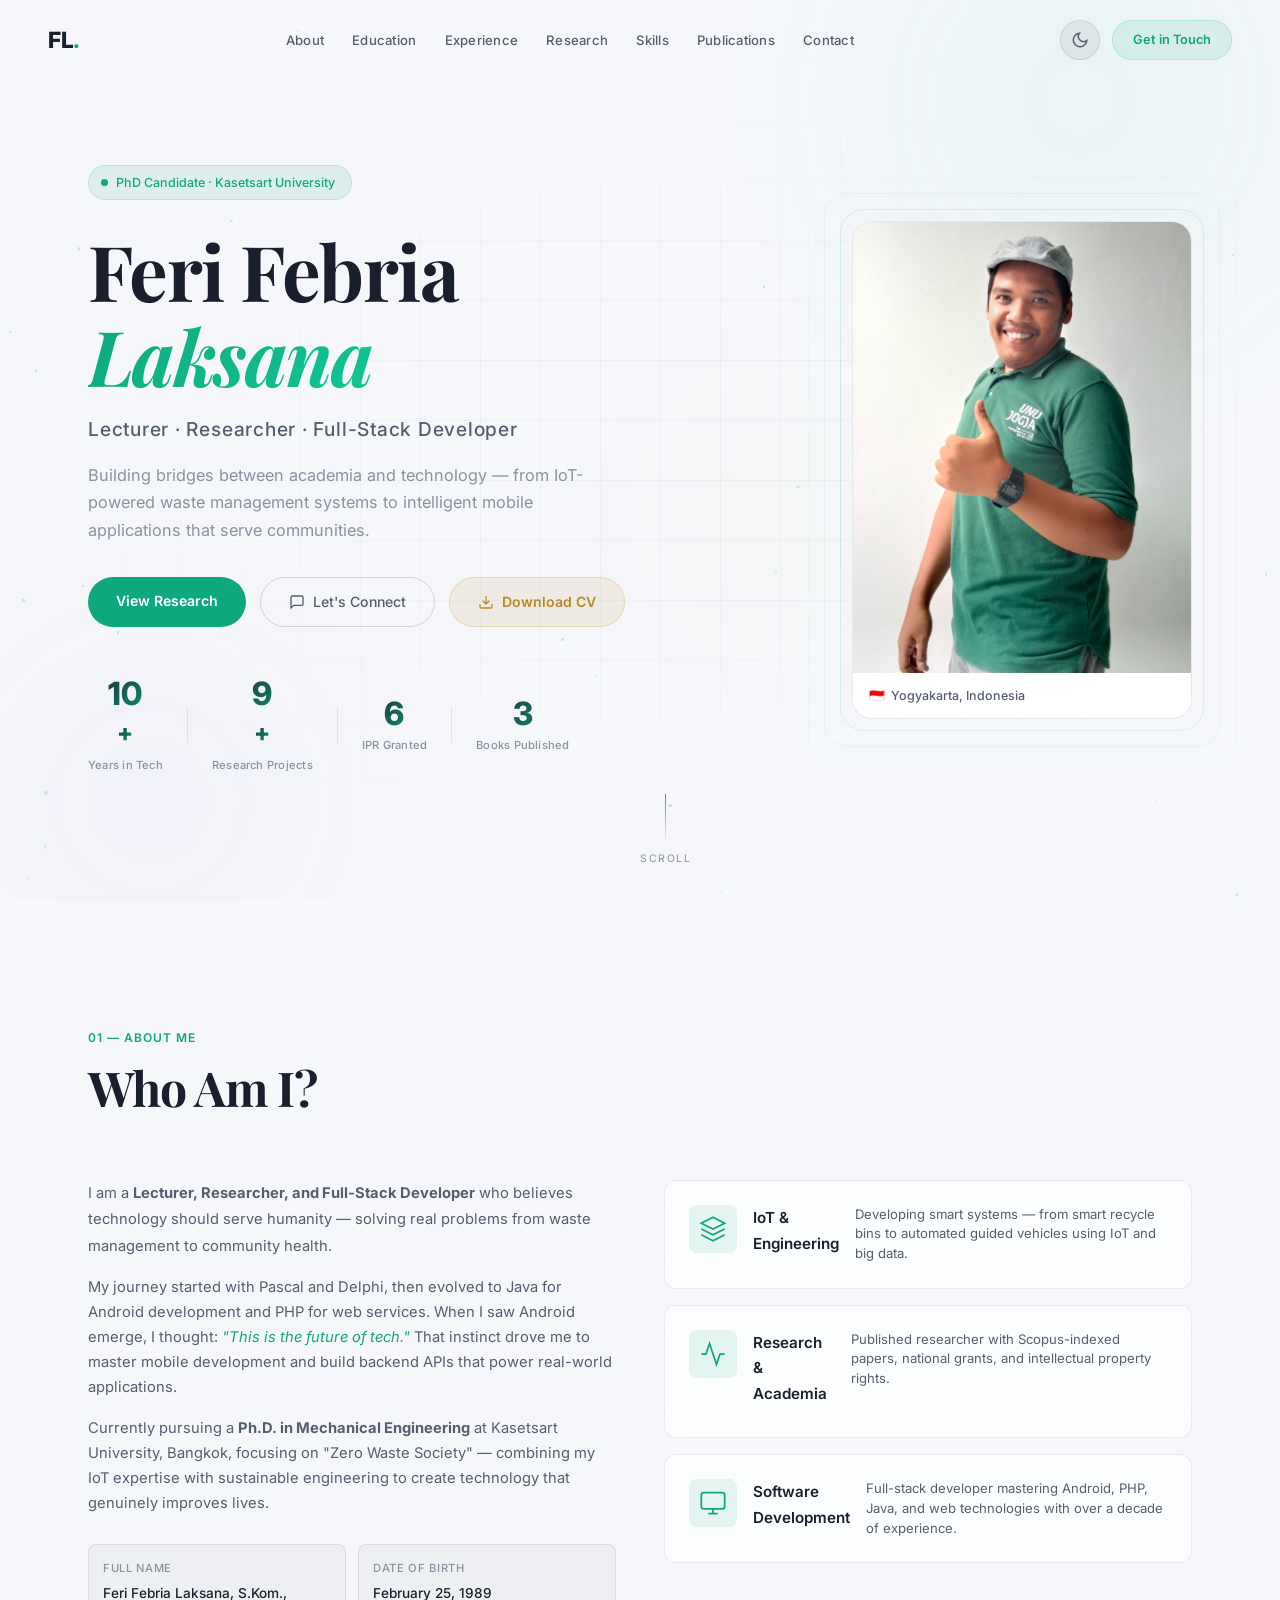
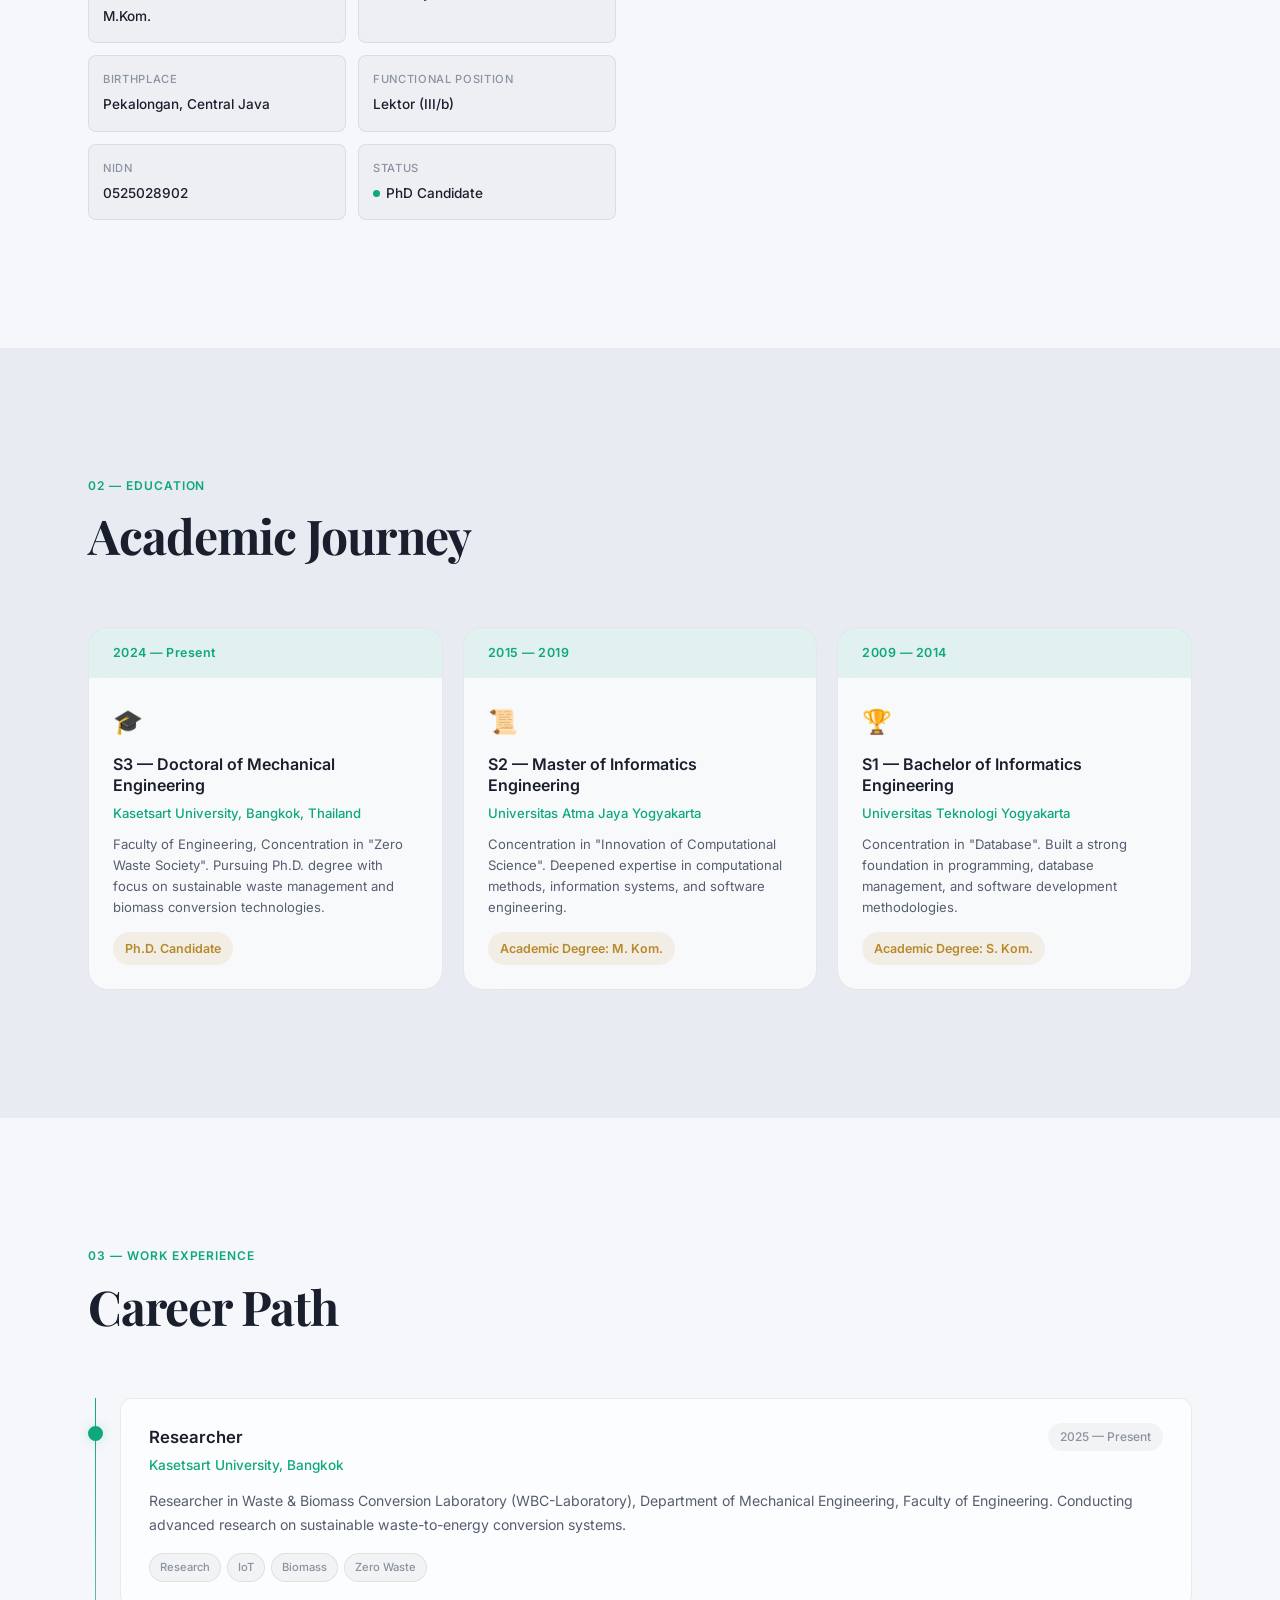
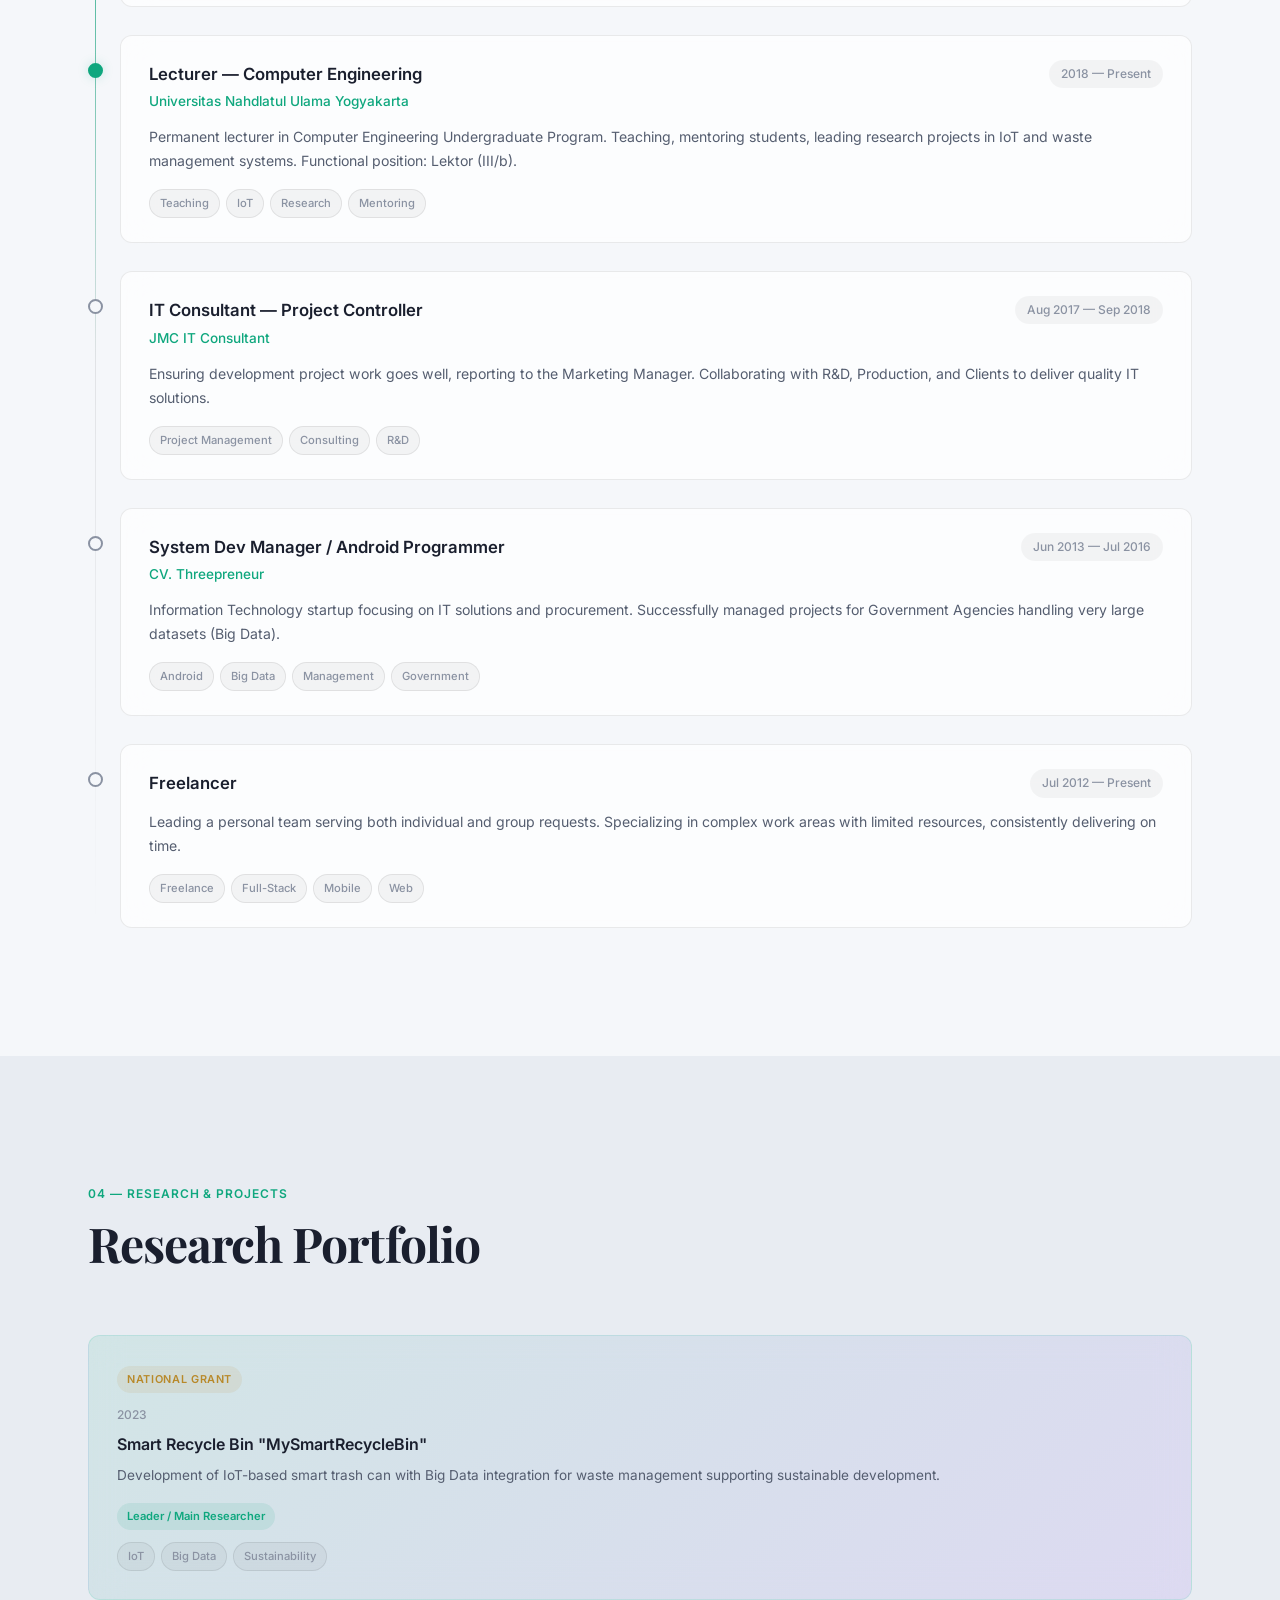
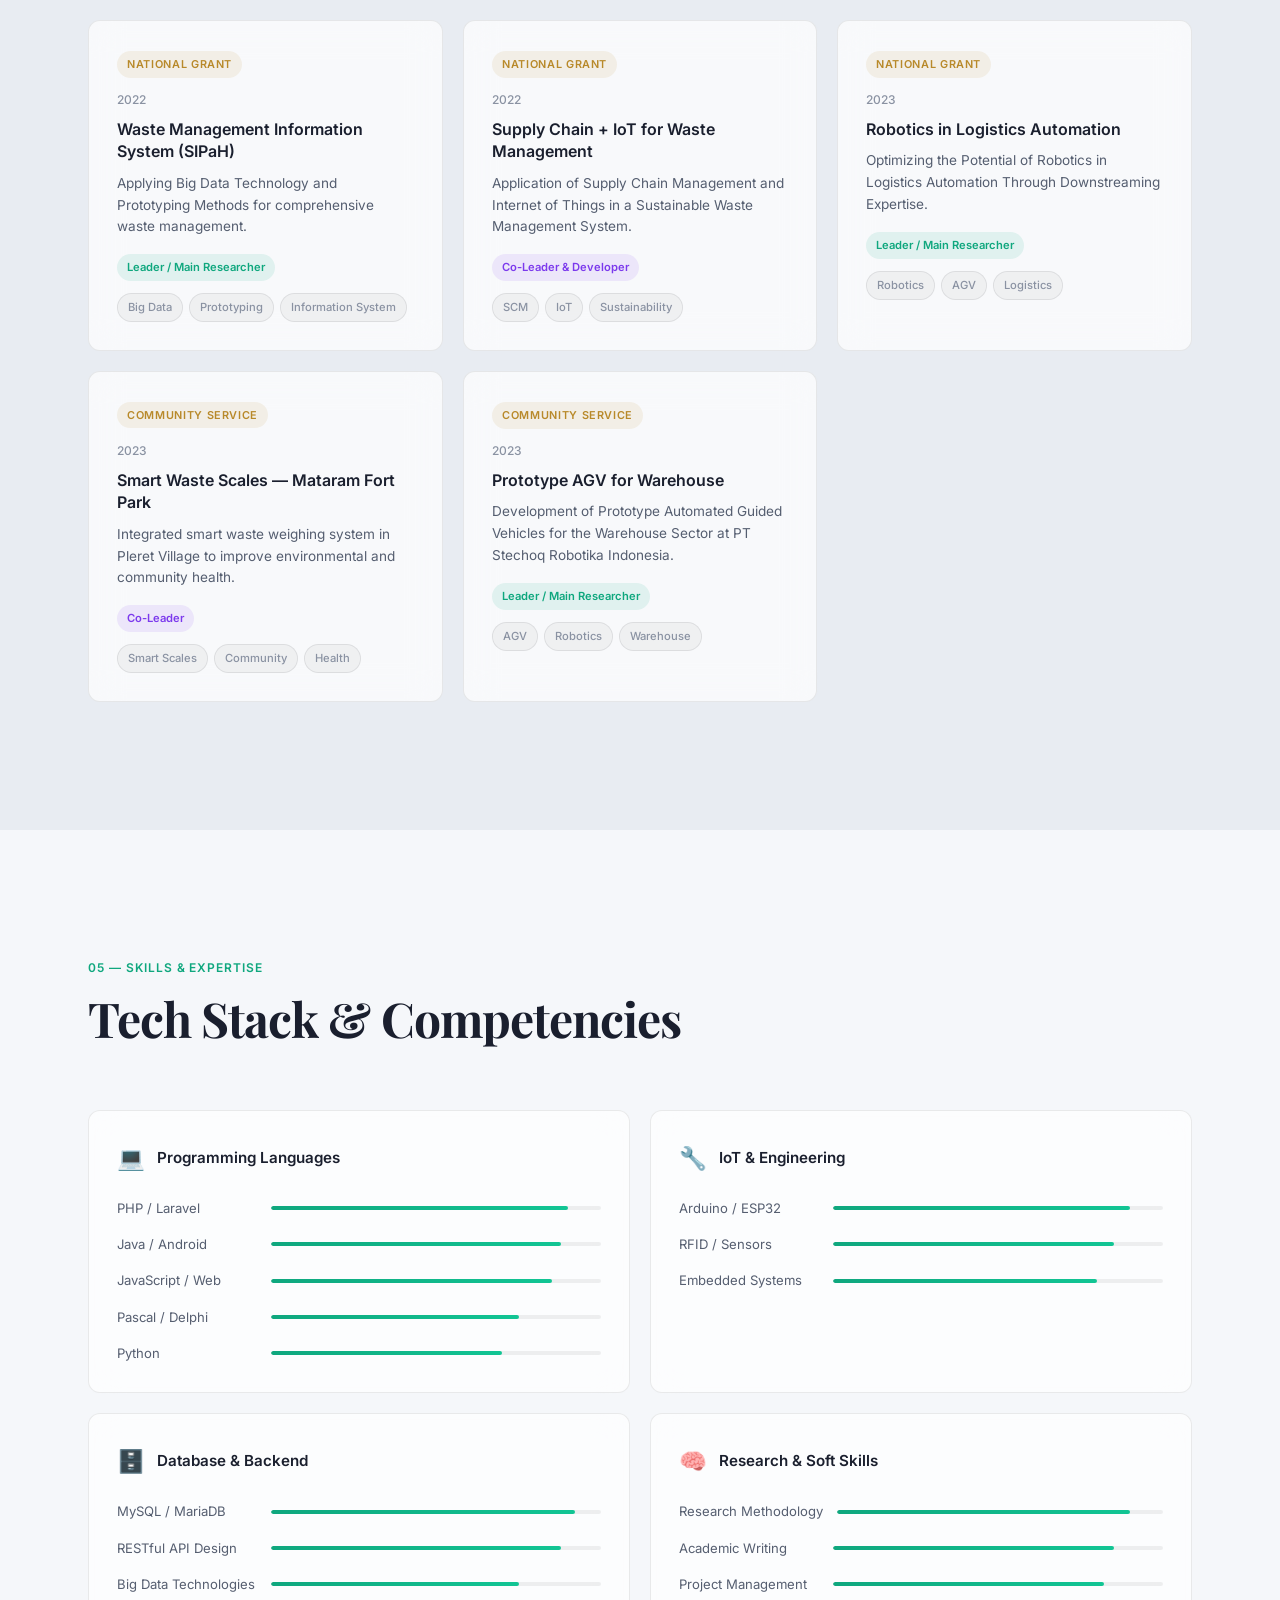
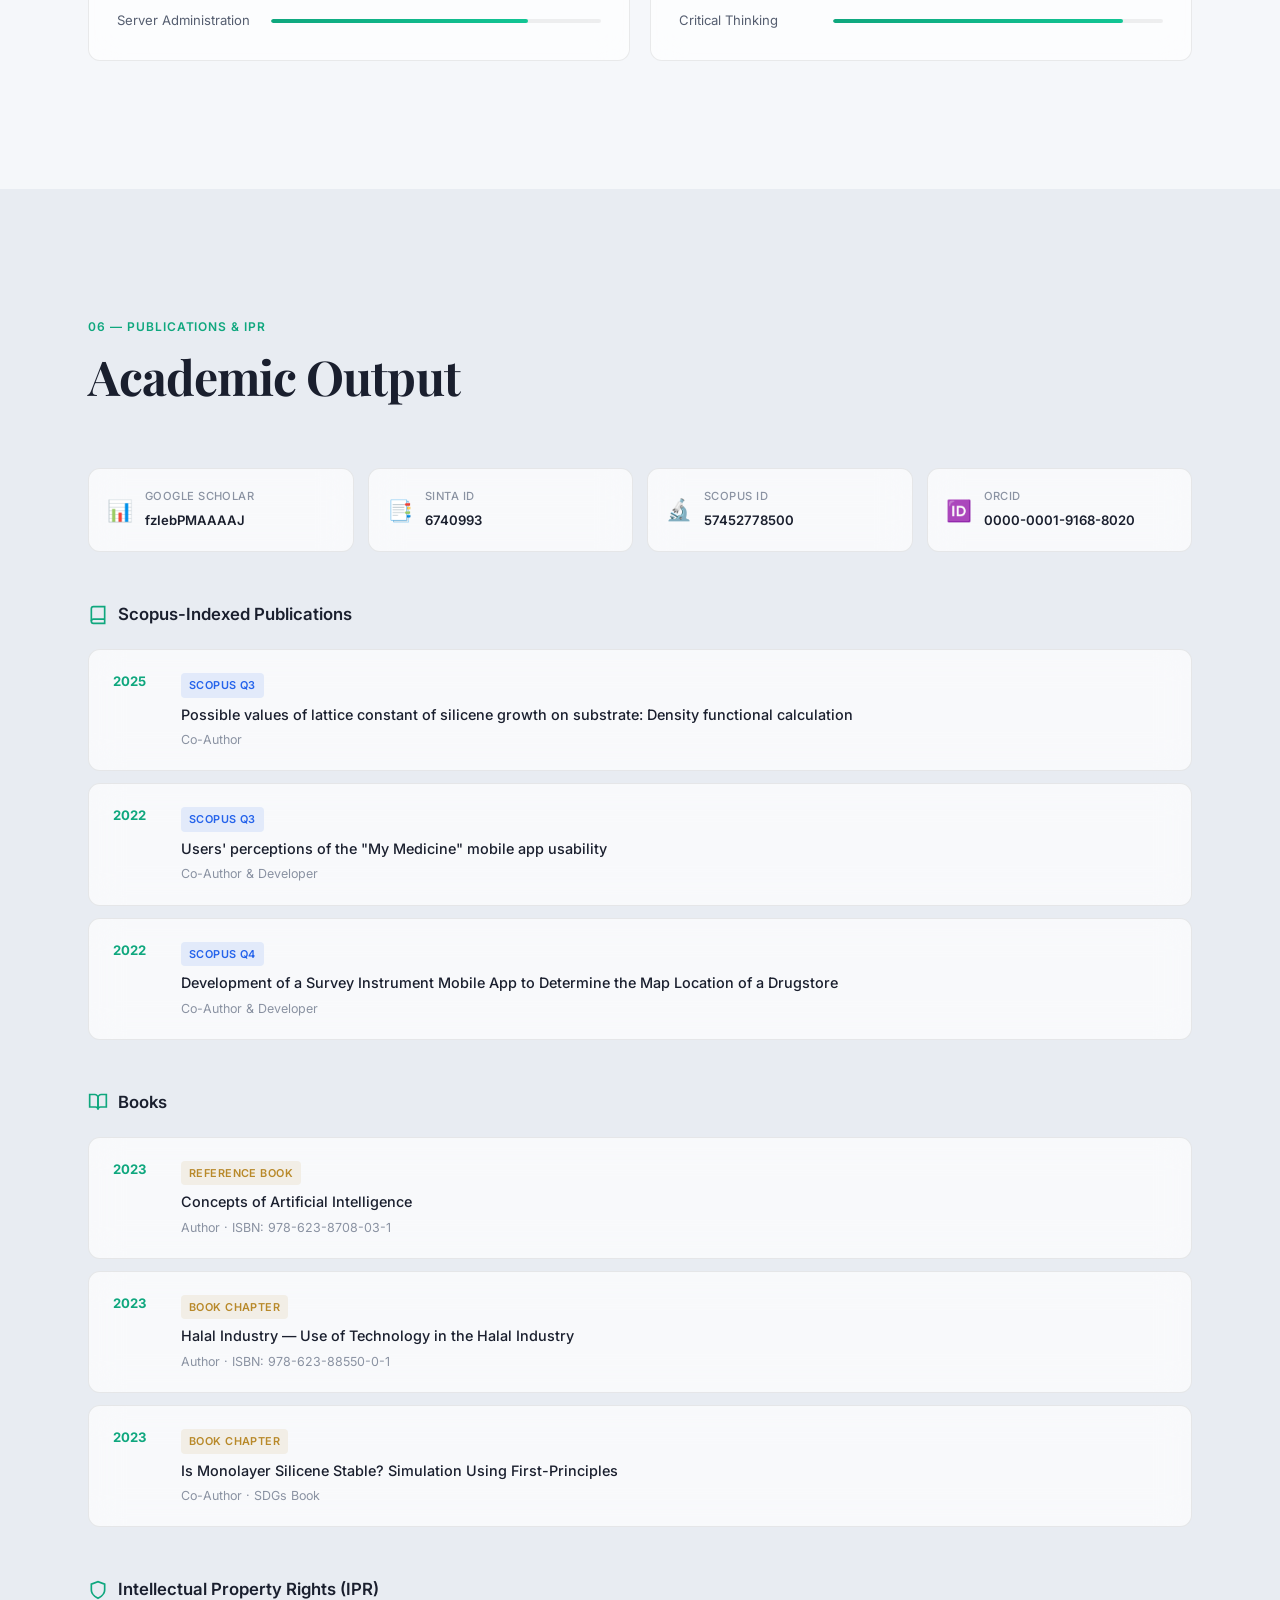
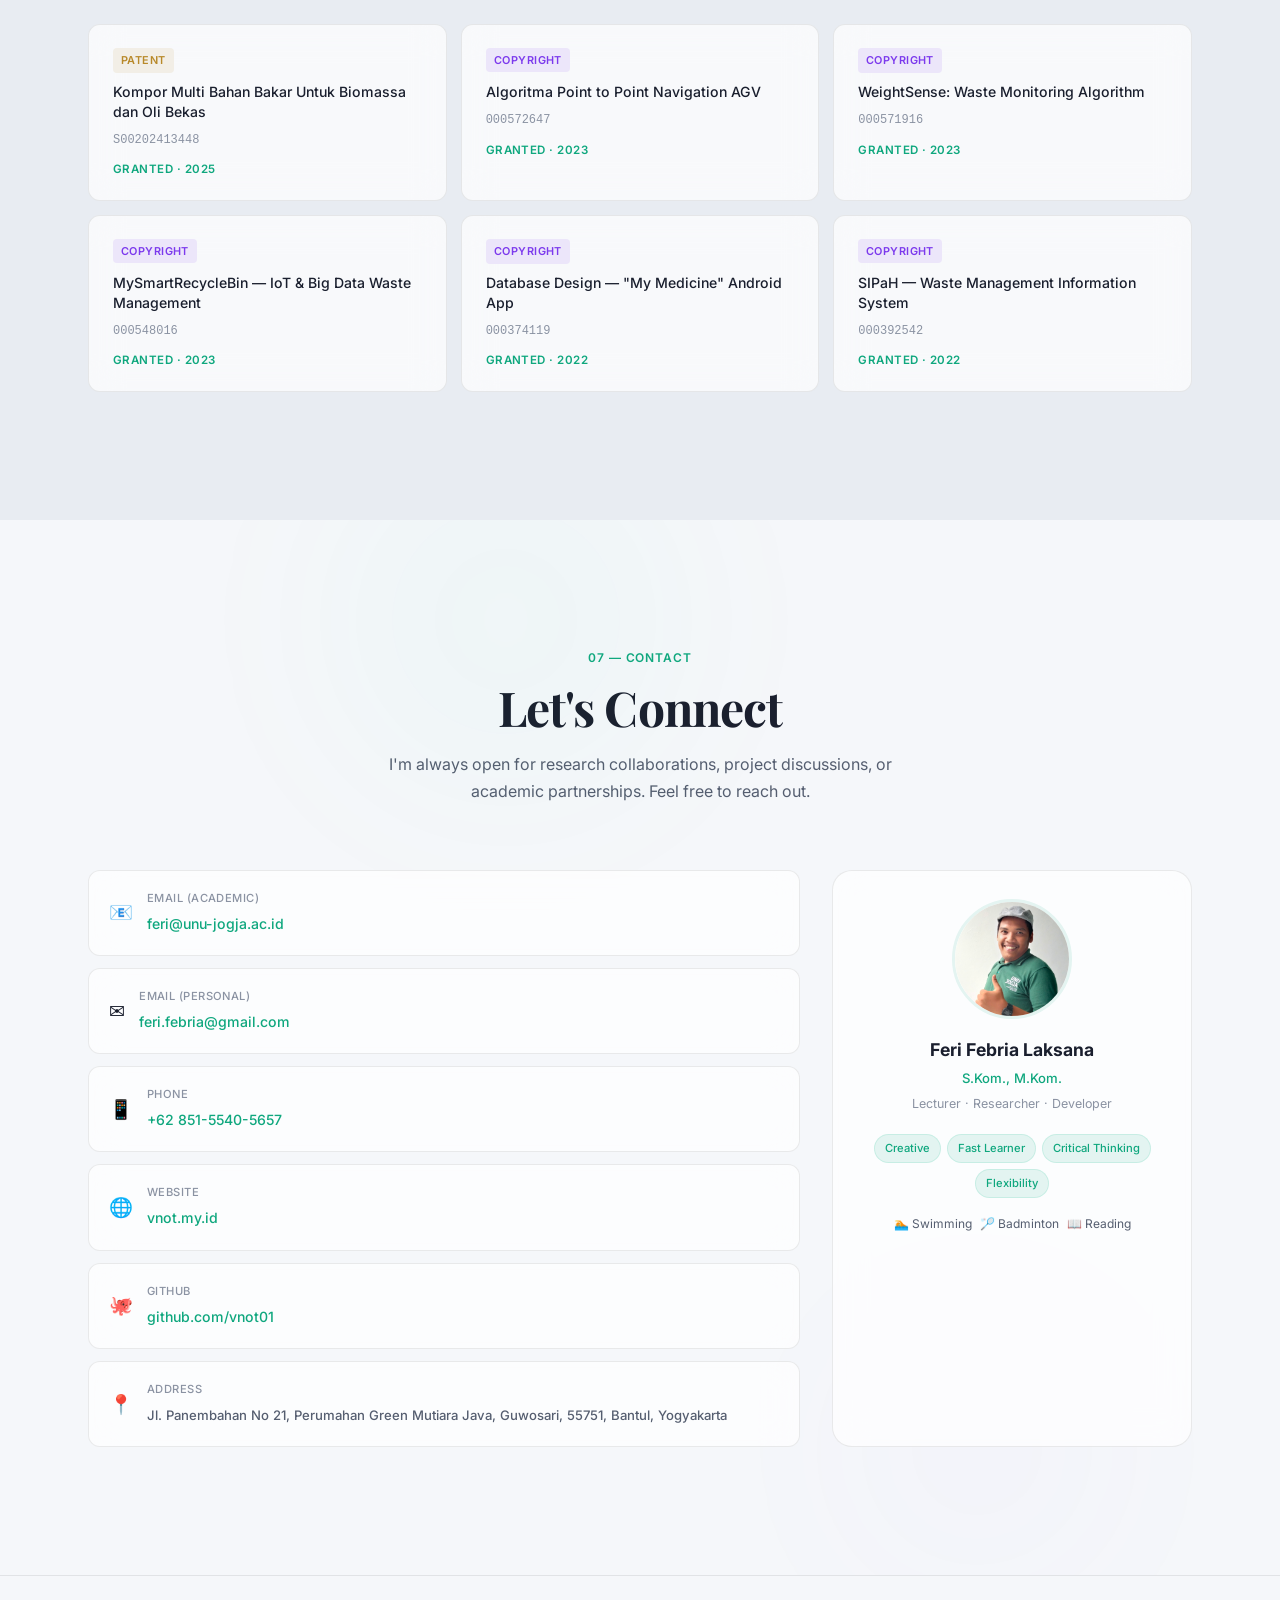
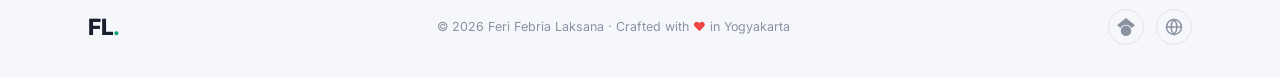
==== v3/index.html @ e89d64b9 "feat: v3 profile website with auto dark/light theme" ====
<!DOCTYPE html>
<html lang="en" data-theme="dark">

<head>
  <meta charset="UTF-8" />
  <meta name="viewport" content="width=device-width, initial-scale=1.0" />
  <title>Feri Febria Laksana — Lecturer · Researcher · Developer</title>
  <meta name="description"
    content="Personal profile of Feri Febria Laksana, S.Kom., M.Kom. — Lecturer, Researcher in IoT & Waste Management, and Full-Stack Developer." />
  <meta name="color-scheme" content="dark light" />
  <link rel="preconnect" href="https://fonts.googleapis.com" />
  <link rel="preconnect" href="https://fonts.gstatic.com" crossorigin />
  <link
    href="https://fonts.googleapis.com/css2?family=Inter:wght@300;400;500;600;700;800&family=Playfair+Display:ital,wght@0,400;0,700;1,400&display=swap"
    rel="stylesheet" />
  <link rel="stylesheet" href="style.css" />
  <!-- Prevent FOUC: apply saved theme before render -->
  <script>
    (function () {
      const saved = localStorage.getItem('theme');
      const prefersDark = window.matchMedia('(prefers-color-scheme: dark)').matches;
      const theme = saved || (prefersDark ? 'dark' : 'light');
      document.documentElement.setAttribute('data-theme', theme);
    })();
  </script>
</head>

<body>

  <!-- CURSOR GLOW -->
  <div class="cursor-glow" id="cursorGlow"></div>

  <!-- NAVIGATION -->
  <nav class="nav" id="nav">
    <div class="nav-inner">
      <a href="#hero" class="nav-logo">FL<span class="dot">.</span></a>
      <ul class="nav-links">
        <li><a href="#about" class="nav-link">About</a></li>
        <li><a href="#education" class="nav-link">Education</a></li>
        <li><a href="#experience" class="nav-link">Experience</a></li>
        <li><a href="#research" class="nav-link">Research</a></li>
        <li><a href="#skills" class="nav-link">Skills</a></li>
        <li><a href="#publications" class="nav-link">Publications</a></li>
        <li><a href="#contact" class="nav-link">Contact</a></li>
      </ul>
      <div class="nav-actions">
        <!-- THEME TOGGLE -->
        <button class="theme-toggle" id="themeToggle" aria-label="Toggle theme">
          <svg class="theme-icon sun" width="18" height="18" viewBox="0 0 24 24" fill="none" stroke="currentColor"
            stroke-width="2">
            <circle cx="12" cy="12" r="5" />
            <line x1="12" y1="1" x2="12" y2="3" />
            <line x1="12" y1="21" x2="12" y2="23" />
            <line x1="4.22" y1="4.22" x2="5.64" y2="5.64" />
            <line x1="18.36" y1="18.36" x2="19.78" y2="19.78" />
            <line x1="1" y1="12" x2="3" y2="12" />
            <line x1="21" y1="12" x2="23" y2="12" />
            <line x1="4.22" y1="19.78" x2="5.64" y2="18.36" />
            <line x1="18.36" y1="5.64" x2="19.78" y2="4.22" />
          </svg>
          <svg class="theme-icon moon" width="18" height="18" viewBox="0 0 24 24" fill="none" stroke="currentColor"
            stroke-width="2">
            <path d="M21 12.79A9 9 0 1 1 11.21 3 7 7 0 0 0 21 12.79z" />
          </svg>
        </button>
        <a href="#contact" class="nav-cta">Get in Touch</a>
      </div>
      <button class="hamburger" id="hamburger" aria-label="Menu">
        <span></span><span></span><span></span>
      </button>
    </div>
    <div class="mobile-menu" id="mobileMenu">
      <a href="#about" class="mobile-link">About</a>
      <a href="#education" class="mobile-link">Education</a>
      <a href="#experience" class="mobile-link">Experience</a>
      <a href="#research" class="mobile-link">Research</a>
      <a href="#skills" class="mobile-link">Skills</a>
      <a href="#publications" class="mobile-link">Publications</a>
      <a href="#contact" class="mobile-link">Contact</a>
    </div>
  </nav>

  <!-- HERO SECTION -->
  <section class="hero" id="hero">
    <div class="hero-bg">
      <div class="orb orb-1"></div>
      <div class="orb orb-2"></div>
      <div class="orb orb-3"></div>
      <div class="grid-overlay"></div>
      <div class="particle-field" id="particleField"></div>
    </div>
    <div class="hero-content">
      <div class="hero-badge">
        <span class="badge-dot"></span>
        PhD Candidate · Kasetsart University
      </div>
      <h1 class="hero-name">Feri Febria<br /><em>Laksana</em></h1>
      <p class="hero-title">Lecturer · Researcher · Full-Stack Developer</p>
      <p class="hero-subtitle">Building bridges between academia and technology — from IoT-powered waste management
        systems to intelligent mobile applications that serve communities.</p>
      <div class="hero-actions">
        <a href="#research" class="btn-primary">View Research</a>
        <a href="#contact" class="btn-ghost">
          <svg width="16" height="16" viewBox="0 0 24 24" fill="none" stroke="currentColor" stroke-width="2">
            <path d="M21 15a2 2 0 0 1-2 2H7l-4 4V5a2 2 0 0 1 2-2h14a2 2 0 0 1 2 2z" />
          </svg>
          Let's Connect
        </a>
        <a href="https://cloud.unu-jogja.ac.id/index.php/s/wAXSjYiNXZk7SB3" class="btn-cv" download>
          <svg width="16" height="16" viewBox="0 0 24 24" fill="none" stroke="currentColor" stroke-width="2">
            <path d="M21 15v4a2 2 0 0 1-2 2H5a2 2 0 0 1-2-2v-4" />
            <polyline points="7 10 12 15 17 10" />
            <line x1="12" y1="15" x2="12" y2="3" />
          </svg>
          Download CV
        </a>
      </div>
      <div class="hero-stats">
        <div class="stat">
          <span class="stat-num" data-count="10">0</span><span class="stat-plus">+</span>
          <span class="stat-label">Years in Tech</span>
        </div>
        <div class="stat-divider"></div>
        <div class="stat">
          <span class="stat-num" data-count="9">0</span><span class="stat-plus">+</span>
          <span class="stat-label">Research Projects</span>
        </div>
        <div class="stat-divider"></div>
        <div class="stat">
          <span class="stat-num" data-count="6">0</span>
          <span class="stat-label">IPR Granted</span>
        </div>
        <div class="stat-divider"></div>
        <div class="stat">
          <span class="stat-num" data-count="3">0</span>
          <span class="stat-label">Books Published</span>
        </div>
      </div>
    </div>
    <div class="hero-avatar-wrap">
      <div class="avatar-ring ring-3"></div>
      <div class="avatar-ring ring-2"></div>
      <div class="avatar-ring ring-1"></div>
      <div class="avatar-card">
        <div class="avatar-img-wrap">
          <img src="../me-full.jpg" alt="Feri Febria Laksana" class="avatar-img" />
        </div>
        <div class="avatar-badge">
          <span>🇮🇩</span> Yogyakarta, Indonesia
        </div>
      </div>
    </div>
    <div class="scroll-indicator">
      <div class="scroll-line"></div>
      <span>scroll</span>
    </div>
  </section>

  <!-- ABOUT -->
  <section class="section" id="about">
    <div class="container">
      <div class="section-header">
        <span class="section-tag">01 — About Me</span>
        <h2 class="section-title">Who Am I?</h2>
      </div>
      <div class="about-grid">
        <div class="about-text">
          <p class="about-lead">I am a <strong>Lecturer, Researcher, and Full-Stack Developer</strong> who believes
            technology should serve humanity — solving real problems from waste management to community health.</p>
          <p>My journey started with Pascal and Delphi, then evolved to Java for Android development and PHP for web
            services. When I saw Android emerge, I thought: <em>"This is the future of tech."</em> That instinct drove
            me to master mobile development and build backend APIs that power real-world applications.</p>
          <p>Currently pursuing a <strong>Ph.D. in Mechanical Engineering</strong> at Kasetsart University, Bangkok,
            focusing on "Zero Waste Society" — combining my IoT expertise with sustainable engineering to create
            technology that genuinely improves lives.</p>
          <div class="about-info-grid">
            <div class="info-item">
              <span class="info-label">Full Name</span>
              <span class="info-value">Feri Febria Laksana, S.Kom., M.Kom.</span>
            </div>
            <div class="info-item">
              <span class="info-label">Date of Birth</span>
              <span class="info-value">February 25, 1989</span>
            </div>
            <div class="info-item">
              <span class="info-label">Birthplace</span>
              <span class="info-value">Pekalongan, Central Java</span>
            </div>
            <div class="info-item">
              <span class="info-label">Functional Position</span>
              <span class="info-value">Lektor (III/b)</span>
            </div>
            <div class="info-item">
              <span class="info-label">NIDN</span>
              <span class="info-value">0525028902</span>
            </div>
            <div class="info-item">
              <span class="info-label">Status</span>
              <span class="info-value"><span class="status-dot"></span> PhD Candidate</span>
            </div>
          </div>
        </div>
        <div class="about-card-wrap">
          <div class="about-card glass">
            <div class="about-card-inner">
              <div class="card-icon-wrap">
                <svg width="28" height="28" viewBox="0 0 24 24" fill="none" stroke="currentColor" stroke-width="1.5">
                  <path d="M12 2L2 7l10 5 10-5-10-5z" />
                  <path d="M2 17l10 5 10-5" />
                  <path d="M2 12l10 5 10-5" />
                </svg>
              </div>
              <h3>IoT & Engineering</h3>
              <p>Developing smart systems — from smart recycle bins to automated guided vehicles using IoT and big data.
              </p>
            </div>
          </div>
          <div class="about-card glass">
            <div class="about-card-inner">
              <div class="card-icon-wrap">
                <svg width="28" height="28" viewBox="0 0 24 24" fill="none" stroke="currentColor" stroke-width="1.5">
                  <path d="M22 12h-4l-3 9L9 3l-3 9H2" />
                </svg>
              </div>
              <h3>Research & Academia</h3>
              <p>Published researcher with Scopus-indexed papers, national grants, and intellectual property rights.</p>
            </div>
          </div>
          <div class="about-card glass">
            <div class="about-card-inner">
              <div class="card-icon-wrap">
                <svg width="28" height="28" viewBox="0 0 24 24" fill="none" stroke="currentColor" stroke-width="1.5">
                  <rect x="2" y="3" width="20" height="14" rx="2" />
                  <path d="M8 21h8M12 17v4" />
                </svg>
              </div>
              <h3>Software Development</h3>
              <p>Full-stack developer mastering Android, PHP, Java, and web technologies with over a decade of
                experience.</p>
            </div>
          </div>
        </div>
      </div>
    </div>
  </section>

  <!-- EDUCATION -->
  <section class="section section-alt" id="education">
    <div class="container">
      <div class="section-header">
        <span class="section-tag">02 — Education</span>
        <h2 class="section-title">Academic Journey</h2>
      </div>
      <div class="edu-grid">
        <div class="edu-card glass" data-aos>
          <div class="edu-year">2024 — Present</div>
          <div class="edu-body">
            <div class="edu-icon">🎓</div>
            <h3>S3 — Doctoral of Mechanical Engineering</h3>
            <p class="edu-school">Kasetsart University, Bangkok, Thailand</p>
            <p class="edu-desc">Faculty of Engineering, Concentration in "Zero Waste Society". Pursuing Ph.D. degree
              with focus on sustainable waste management and biomass conversion technologies.</p>
            <div class="edu-gpa">Ph.D. Candidate</div>
          </div>
        </div>
        <div class="edu-card glass" data-aos>
          <div class="edu-year">2015 — 2019</div>
          <div class="edu-body">
            <div class="edu-icon">📜</div>
            <h3>S2 — Master of Informatics Engineering</h3>
            <p class="edu-school">Universitas Atma Jaya Yogyakarta</p>
            <p class="edu-desc">Concentration in "Innovation of Computational Science". Deepened expertise in
              computational methods, information systems, and software engineering.</p>
            <div class="edu-gpa">Academic Degree: M. Kom.</div>
          </div>
        </div>
        <div class="edu-card glass" data-aos>
          <div class="edu-year">2009 — 2014</div>
          <div class="edu-body">
            <div class="edu-icon">🏆</div>
            <h3>S1 — Bachelor of Informatics Engineering</h3>
            <p class="edu-school">Universitas Teknologi Yogyakarta</p>
            <p class="edu-desc">Concentration in "Database". Built a strong foundation in programming, database
              management, and software development methodologies.</p>
            <div class="edu-gpa">Academic Degree: S. Kom.</div>
          </div>
        </div>
      </div>
    </div>
  </section>

  <!-- EXPERIENCE -->
  <section class="section" id="experience">
    <div class="container">
      <div class="section-header">
        <span class="section-tag">03 — Work Experience</span>
        <h2 class="section-title">Career Path</h2>
      </div>
      <div class="timeline">

        <div class="timeline-item" data-aos>
          <div class="timeline-dot active"></div>
          <div class="timeline-content glass">
            <div class="timeline-header">
              <div>
                <h3 class="job-title">Researcher</h3>
                <p class="job-company">Kasetsart University, Bangkok</p>
              </div>
              <span class="job-period">2025 — Present</span>
            </div>
            <p class="job-desc">Researcher in Waste & Biomass Conversion Laboratory (WBC-Laboratory), Department of
              Mechanical Engineering, Faculty of Engineering. Conducting advanced research on sustainable
              waste-to-energy conversion systems.</p>
            <div class="job-tags">
              <span class="tag">Research</span><span class="tag">IoT</span><span class="tag">Biomass</span><span
                class="tag">Zero Waste</span>
            </div>
          </div>
        </div>

        <div class="timeline-item" data-aos>
          <div class="timeline-dot active"></div>
          <div class="timeline-content glass">
            <div class="timeline-header">
              <div>
                <h3 class="job-title">Lecturer — Computer Engineering</h3>
                <p class="job-company">Universitas Nahdlatul Ulama Yogyakarta</p>
              </div>
              <span class="job-period">2018 — Present</span>
            </div>
            <p class="job-desc">Permanent lecturer in Computer Engineering Undergraduate Program. Teaching, mentoring
              students, leading research projects in IoT and waste management systems. Functional position: Lektor
              (III/b).</p>
            <div class="job-tags">
              <span class="tag">Teaching</span><span class="tag">IoT</span><span class="tag">Research</span><span
                class="tag">Mentoring</span>
            </div>
          </div>
        </div>

        <div class="timeline-item" data-aos>
          <div class="timeline-dot"></div>
          <div class="timeline-content glass">
            <div class="timeline-header">
              <div>
                <h3 class="job-title">IT Consultant — Project Controller</h3>
                <p class="job-company">JMC IT Consultant</p>
              </div>
              <span class="job-period">Aug 2017 — Sep 2018</span>
            </div>
            <p class="job-desc">Ensuring development project work goes well, reporting to the Marketing Manager.
              Collaborating with R&D, Production, and Clients to deliver quality IT solutions.</p>
            <div class="job-tags">
              <span class="tag">Project Management</span><span class="tag">Consulting</span><span class="tag">R&D</span>
            </div>
          </div>
        </div>

        <div class="timeline-item" data-aos>
          <div class="timeline-dot"></div>
          <div class="timeline-content glass">
            <div class="timeline-header">
              <div>
                <h3 class="job-title">System Dev Manager / Android Programmer</h3>
                <p class="job-company">CV. Threepreneur</p>
              </div>
              <span class="job-period">Jun 2013 — Jul 2016</span>
            </div>
            <p class="job-desc">Information Technology startup focusing on IT solutions and procurement. Successfully
              managed projects for Government Agencies handling very large datasets (Big Data).</p>
            <div class="job-tags">
              <span class="tag">Android</span><span class="tag">Big Data</span><span class="tag">Management</span><span
                class="tag">Government</span>
            </div>
          </div>
        </div>

        <div class="timeline-item" data-aos>
          <div class="timeline-dot"></div>
          <div class="timeline-content glass">
            <div class="timeline-header">
              <div>
                <h3 class="job-title">Freelancer</h3>
              </div>
              <span class="job-period">Jul 2012 — Present</span>
            </div>
            <p class="job-desc">Leading a personal team serving both individual and group requests. Specializing in
              complex work areas with limited resources, consistently delivering on time.</p>
            <div class="job-tags">
              <span class="tag">Freelance</span><span class="tag">Full-Stack</span><span class="tag">Mobile</span><span
                class="tag">Web</span>
            </div>
          </div>
        </div>

      </div>
    </div>
  </section>

  <!-- RESEARCH & PROJECTS -->
  <section class="section section-alt" id="research">
    <div class="container">
      <div class="section-header">
        <span class="section-tag">04 — Research & Projects</span>
        <h2 class="section-title">Research Portfolio</h2>
      </div>
      <div class="research-grid">

        <div class="research-card glass featured" data-aos>
          <div class="research-badge">National Grant</div>
          <div class="research-year">2023</div>
          <h3>Smart Recycle Bin "MySmartRecycleBin"</h3>
          <p>Development of IoT-based smart trash can with Big Data integration for waste management supporting
            sustainable development.</p>
          <div class="research-role">
            <span class="role-badge leader">Leader / Main Researcher</span>
          </div>
          <div class="project-tags">
            <span class="tag">IoT</span><span class="tag">Big Data</span><span class="tag">Sustainability</span>
          </div>
        </div>

        <div class="research-card glass" data-aos>
          <div class="research-badge">National Grant</div>
          <div class="research-year">2022</div>
          <h3>Waste Management Information System (SIPaH)</h3>
          <p>Applying Big Data Technology and Prototyping Methods for comprehensive waste management.</p>
          <div class="research-role">
            <span class="role-badge leader">Leader / Main Researcher</span>
          </div>
          <div class="project-tags">
            <span class="tag">Big Data</span><span class="tag">Prototyping</span><span class="tag">Information
              System</span>
          </div>
        </div>

        <div class="research-card glass" data-aos>
          <div class="research-badge">National Grant</div>
          <div class="research-year">2022</div>
          <h3>Supply Chain + IoT for Waste Management</h3>
          <p>Application of Supply Chain Management and Internet of Things in a Sustainable Waste Management System.</p>
          <div class="research-role">
            <span class="role-badge colead">Co-Leader & Developer</span>
          </div>
          <div class="project-tags">
            <span class="tag">SCM</span><span class="tag">IoT</span><span class="tag">Sustainability</span>
          </div>
        </div>

        <div class="research-card glass" data-aos>
          <div class="research-badge">National Grant</div>
          <div class="research-year">2023</div>
          <h3>Robotics in Logistics Automation</h3>
          <p>Optimizing the Potential of Robotics in Logistics Automation Through Downstreaming Expertise.</p>
          <div class="research-role">
            <span class="role-badge leader">Leader / Main Researcher</span>
          </div>
          <div class="project-tags">
            <span class="tag">Robotics</span><span class="tag">AGV</span><span class="tag">Logistics</span>
          </div>
        </div>

        <div class="research-card glass" data-aos>
          <div class="research-badge">Community Service</div>
          <div class="research-year">2023</div>
          <h3>Smart Waste Scales — Mataram Fort Park</h3>
          <p>Integrated smart waste weighing system in Pleret Village to improve environmental and community health.</p>
          <div class="research-role">
            <span class="role-badge colead">Co-Leader</span>
          </div>
          <div class="project-tags">
            <span class="tag">Smart Scales</span><span class="tag">Community</span><span class="tag">Health</span>
          </div>
        </div>

        <div class="research-card glass" data-aos>
          <div class="research-badge">Community Service</div>
          <div class="research-year">2023</div>
          <h3>Prototype AGV for Warehouse</h3>
          <p>Development of Prototype Automated Guided Vehicles for the Warehouse Sector at PT Stechoq Robotika
            Indonesia.</p>
          <div class="research-role">
            <span class="role-badge leader">Leader / Main Researcher</span>
          </div>
          <div class="project-tags">
            <span class="tag">AGV</span><span class="tag">Robotics</span><span class="tag">Warehouse</span>
          </div>
        </div>

      </div>
    </div>
  </section>

  <!-- SKILLS -->
  <section class="section" id="skills">
    <div class="container">
      <div class="section-header">
        <span class="section-tag">05 — Skills & Expertise</span>
        <h2 class="section-title">Tech Stack & Competencies</h2>
      </div>
      <div class="skills-grid">

        <div class="skill-category glass" data-aos>
          <div class="skill-cat-header">
            <div class="skill-cat-icon">💻</div>
            <h3>Programming Languages</h3>
          </div>
          <div class="skill-list">
            <div class="skill-item"><span class="skill-name">PHP / Laravel</span>
              <div class="skill-bar">
                <div class="skill-fill" style="--w:90%"></div>
              </div>
            </div>
            <div class="skill-item"><span class="skill-name">Java / Android</span>
              <div class="skill-bar">
                <div class="skill-fill" style="--w:88%"></div>
              </div>
            </div>
            <div class="skill-item"><span class="skill-name">JavaScript / Web</span>
              <div class="skill-bar">
                <div class="skill-fill" style="--w:85%"></div>
              </div>
            </div>
            <div class="skill-item"><span class="skill-name">Pascal / Delphi</span>
              <div class="skill-bar">
                <div class="skill-fill" style="--w:75%"></div>
              </div>
            </div>
            <div class="skill-item"><span class="skill-name">Python</span>
              <div class="skill-bar">
                <div class="skill-fill" style="--w:70%"></div>
              </div>
            </div>
          </div>
        </div>

        <div class="skill-category glass" data-aos>
          <div class="skill-cat-header">
            <div class="skill-cat-icon">🔧</div>
            <h3>IoT & Engineering</h3>
          </div>
          <div class="skill-list">
            <div class="skill-item"><span class="skill-name">Arduino / ESP32</span>
              <div class="skill-bar">
                <div class="skill-fill" style="--w:90%"></div>
              </div>
            </div>
            <div class="skill-item"><span class="skill-name">RFID / Sensors</span>
              <div class="skill-bar">
                <div class="skill-fill" style="--w:85%"></div>
              </div>
            </div>
            <div class="skill-item"><span class="skill-name">Embedded Systems</span>
              <div class="skill-bar">
                <div class="skill-fill" style="--w:80%"></div>
              </div>
            </div>
          </div>
        </div>

        <div class="skill-category glass" data-aos>
          <div class="skill-cat-header">
            <div class="skill-cat-icon">🗄️</div>
            <h3>Database & Backend</h3>
          </div>
          <div class="skill-list">
            <div class="skill-item"><span class="skill-name">MySQL / MariaDB</span>
              <div class="skill-bar">
                <div class="skill-fill" style="--w:92%"></div>
              </div>
            </div>
            <div class="skill-item"><span class="skill-name">RESTful API Design</span>
              <div class="skill-bar">
                <div class="skill-fill" style="--w:88%"></div>
              </div>
            </div>
            <div class="skill-item"><span class="skill-name">Big Data Technologies</span>
              <div class="skill-bar">
                <div class="skill-fill" style="--w:75%"></div>
              </div>
            </div>
            <div class="skill-item"><span class="skill-name">Server Administration</span>
              <div class="skill-bar">
                <div class="skill-fill" style="--w:78%"></div>
              </div>
            </div>
          </div>
        </div>

        <div class="skill-category glass" data-aos>
          <div class="skill-cat-header">
            <div class="skill-cat-icon">🧠</div>
            <h3>Research & Soft Skills</h3>
          </div>
          <div class="skill-list">
            <div class="skill-item"><span class="skill-name">Research Methodology</span>
              <div class="skill-bar">
                <div class="skill-fill" style="--w:90%"></div>
              </div>
            </div>
            <div class="skill-item"><span class="skill-name">Academic Writing</span>
              <div class="skill-bar">
                <div class="skill-fill" style="--w:85%"></div>
              </div>
            </div>
            <div class="skill-item"><span class="skill-name">Project Management</span>
              <div class="skill-bar">
                <div class="skill-fill" style="--w:82%"></div>
              </div>
            </div>
            <div class="skill-item"><span class="skill-name">Critical Thinking</span>
              <div class="skill-bar">
                <div class="skill-fill" style="--w:88%"></div>
              </div>
            </div>
          </div>
        </div>

      </div>
    </div>
  </section>

  <!-- PUBLICATIONS & IPR -->
  <section class="section section-alt" id="publications">
    <div class="container">
      <div class="section-header">
        <span class="section-tag">06 — Publications & IPR</span>
        <h2 class="section-title">Academic Output</h2>
      </div>

      <!-- Publication Metrics -->
      <div class="metrics-bar">
        <a href="https://scholar.google.com/citations?user=fzIebPMAAAAJ" target="_blank" class="metric-item glass">
          <span class="metric-icon">📊</span>
          <div>
            <span class="metric-label">Google Scholar</span>
            <span class="metric-value">fzIebPMAAAAJ</span>
          </div>
        </a>
        <a href="https://sinta.kemdiktisaintek.go.id/authors/profile/6740993" target="_blank" class="metric-item glass">
          <span class="metric-icon">📑</span>
          <div>
            <span class="metric-label">SINTA ID</span>
            <span class="metric-value">6740993</span>
          </div>
        </a>
        <a href="https://www.scopus.com/authid/detail.uri?authorId=57452778500" target="_blank"
          class="metric-item glass">
          <span class="metric-icon">🔬</span>
          <div>
            <span class="metric-label">Scopus ID</span>
            <span class="metric-value">57452778500</span>
          </div>
        </a>
        <a href="https://orcid.org/0000-0001-9168-8020" target="_blank" class="metric-item glass">
          <span class="metric-icon">🆔</span>
          <div>
            <span class="metric-label">ORCID</span>
            <span class="metric-value">0000-0001-9168-8020</span>
          </div>
        </a>
      </div>

      <!-- Scopus Publications -->
      <div class="pub-section">
        <h3 class="pub-section-title">
          <svg width="20" height="20" viewBox="0 0 24 24" fill="none" stroke="currentColor" stroke-width="2">
            <path d="M4 19.5A2.5 2.5 0 0 1 6.5 17H20" />
            <path d="M6.5 2H20v20H6.5A2.5 2.5 0 0 1 4 19.5v-15A2.5 2.5 0 0 1 6.5 2z" />
          </svg>
          Scopus-Indexed Publications
        </h3>
        <div class="pub-list">
          <div class="pub-item glass" data-aos>
            <div class="pub-year">2025</div>
            <div class="pub-body">
              <span class="pub-index scopus">Scopus Q3</span>
              <h4>Possible values of lattice constant of silicene growth on substrate: Density functional calculation
              </h4>
              <p class="pub-role">Co-Author</p>
            </div>
          </div>
          <div class="pub-item glass" data-aos>
            <div class="pub-year">2022</div>
            <div class="pub-body">
              <span class="pub-index scopus">Scopus Q3</span>
              <h4>Users' perceptions of the "My Medicine" mobile app usability</h4>
              <p class="pub-role">Co-Author & Developer</p>
            </div>
          </div>
          <div class="pub-item glass" data-aos>
            <div class="pub-year">2022</div>
            <div class="pub-body">
              <span class="pub-index scopus">Scopus Q4</span>
              <h4>Development of a Survey Instrument Mobile App to Determine the Map Location of a Drugstore</h4>
              <p class="pub-role">Co-Author & Developer</p>
            </div>
          </div>
        </div>
      </div>

      <!-- Books -->
      <div class="pub-section">
        <h3 class="pub-section-title">
          <svg width="20" height="20" viewBox="0 0 24 24" fill="none" stroke="currentColor" stroke-width="2">
            <path d="M2 3h6a4 4 0 0 1 4 4v14a3 3 0 0 0-3-3H2z" />
            <path d="M22 3h-6a4 4 0 0 0-4 4v14a3 3 0 0 1 3-3h7z" />
          </svg>
          Books
        </h3>
        <div class="pub-list">
          <div class="pub-item glass" data-aos>
            <div class="pub-year">2023</div>
            <div class="pub-body">
              <span class="pub-index book">Reference Book</span>
              <h4>Concepts of Artificial Intelligence</h4>
              <p class="pub-role">Author · ISBN: 978-623-8708-03-1</p>
            </div>
          </div>
          <div class="pub-item glass" data-aos>
            <div class="pub-year">2023</div>
            <div class="pub-body">
              <span class="pub-index book">Book Chapter</span>
              <h4>Halal Industry — Use of Technology in the Halal Industry</h4>
              <p class="pub-role">Author · ISBN: 978-623-88550-0-1</p>
            </div>
          </div>
          <div class="pub-item glass" data-aos>
            <div class="pub-year">2023</div>
            <div class="pub-body">
              <span class="pub-index book">Book Chapter</span>
              <h4>Is Monolayer Silicene Stable? Simulation Using First-Principles</h4>
              <p class="pub-role">Co-Author · SDGs Book</p>
            </div>
          </div>
        </div>
      </div>

      <!-- IPR -->
      <div class="pub-section">
        <h3 class="pub-section-title">
          <svg width="20" height="20" viewBox="0 0 24 24" fill="none" stroke="currentColor" stroke-width="2">
            <path d="M12 22s8-4 8-10V5l-8-3-8 3v7c0 6 8 10 8 10z" />
          </svg>
          Intellectual Property Rights (IPR)
        </h3>
        <div class="ipr-grid">
          <div class="ipr-card glass" data-aos>
            <div class="ipr-badge patent">Patent</div>
            <h4>Kompor Multi Bahan Bakar Untuk Biomassa dan Oli Bekas</h4>
            <p class="ipr-id">S00202413448</p>
            <div class="ipr-status granted">GRANTED · 2025</div>
          </div>
          <div class="ipr-card glass" data-aos>
            <div class="ipr-badge copyright">Copyright</div>
            <h4>Algoritma Point to Point Navigation AGV</h4>
            <p class="ipr-id">000572647</p>
            <div class="ipr-status granted">GRANTED · 2023</div>
          </div>
          <div class="ipr-card glass" data-aos>
            <div class="ipr-badge copyright">Copyright</div>
            <h4>WeightSense: Waste Monitoring Algorithm</h4>
            <p class="ipr-id">000571916</p>
            <div class="ipr-status granted">GRANTED · 2023</div>
          </div>
          <div class="ipr-card glass" data-aos>
            <div class="ipr-badge copyright">Copyright</div>
            <h4>MySmartRecycleBin — IoT & Big Data Waste Management</h4>
            <p class="ipr-id">000548016</p>
            <div class="ipr-status granted">GRANTED · 2023</div>
          </div>
          <div class="ipr-card glass" data-aos>
            <div class="ipr-badge copyright">Copyright</div>
            <h4>Database Design — "My Medicine" Android App</h4>
            <p class="ipr-id">000374119</p>
            <div class="ipr-status granted">GRANTED · 2022</div>
          </div>
          <div class="ipr-card glass" data-aos>
            <div class="ipr-badge copyright">Copyright</div>
            <h4>SIPaH — Waste Management Information System</h4>
            <p class="ipr-id">000392542</p>
            <div class="ipr-status granted">GRANTED · 2022</div>
          </div>
        </div>
      </div>

    </div>
  </section>

  <!-- CONTACT -->
  <section class="section section-contact" id="contact">
    <div class="contact-bg">
      <div class="orb orb-4"></div>
      <div class="orb orb-5"></div>
    </div>
    <div class="container">
      <div class="section-header center">
        <span class="section-tag">07 — Contact</span>
        <h2 class="section-title">Let's Connect</h2>
        <p class="section-subtitle">I'm always open for research collaborations, project discussions, or academic
          partnerships. Feel free to reach out.</p>
      </div>
      <div class="contact-grid">
        <div class="contact-info">
          <div class="contact-item glass">
            <div class="contact-icon">📧</div>
            <div>
              <span class="contact-label">Email (Academic)</span>
              <a href="mailto:feri@unu-jogja.ac.id" class="contact-value">feri@unu-jogja.ac.id</a>
            </div>
          </div>
          <div class="contact-item glass">
            <div class="contact-icon">✉️</div>
            <div>
              <span class="contact-label">Email (Personal)</span>
              <a href="mailto:feri.febria@gmail.com" class="contact-value">feri.febria@gmail.com</a>
            </div>
          </div>
          <div class="contact-item glass">
            <div class="contact-icon">📱</div>
            <div>
              <span class="contact-label">Phone</span>
              <a href="https://wa.me/6285155405657" class="contact-value">+62 851-5540-5657</a>
            </div>
          </div>
          <div class="contact-item glass">
            <div class="contact-icon">🌐</div>
            <div>
              <span class="contact-label">Website</span>
              <a href="https://vnot.my.id" class="contact-value" target="_blank">vnot.my.id</a>
            </div>
          </div>
          <div class="contact-item glass">
            <div class="contact-icon">🐙</div>
            <div>
              <span class="contact-label">GitHub</span>
              <a href="https://github.com/vnot01" class="contact-value" target="_blank">github.com/vnot01</a>
            </div>
          </div>
          <div class="contact-item glass">
            <div class="contact-icon">📍</div>
            <div>
              <span class="contact-label">Address</span>
              <span class="contact-value address">Jl. Panembahan No 21, Perumahan Green Mutiara Java, Guwosari, 55751,
                Bantul, Yogyakarta</span>
            </div>
          </div>
        </div>
        <div class="contact-profile glass">
          <div class="contact-profile-img">
            <img src="../me.jpg" alt="Feri Febria Laksana" />
          </div>
          <h3>Feri Febria Laksana</h3>
          <p class="contact-profile-title">S.Kom., M.Kom.</p>
          <p class="contact-profile-desc">Lecturer · Researcher · Developer</p>
          <div class="contact-excellence">
            <span class="excellence-tag">Creative</span>
            <span class="excellence-tag">Fast Learner</span>
            <span class="excellence-tag">Critical Thinking</span>
            <span class="excellence-tag">Flexibility</span>
          </div>
          <div class="contact-hobbies">
            <span class="hobby-item">🏊 Swimming</span>
            <span class="hobby-item">🏸 Badminton</span>
            <span class="hobby-item">📖 Reading</span>
          </div>
        </div>
      </div>
    </div>
  </section>

  <!-- FOOTER -->
  <footer class="footer">
    <div class="container">
      <div class="footer-inner">
        <span class="nav-logo">FL<span class="dot">.</span></span>
        <p class="footer-text">© 2026 Feri Febria Laksana · Crafted with <span class="heart">♥</span> in Yogyakarta</p>
        <div class="footer-socials">
          <a href="https://scholar.google.com/citations?user=fzIebPMAAAAJ" class="social-link"
            aria-label="Google Scholar" target="_blank">
            <svg width="18" height="18" viewBox="0 0 24 24" fill="currentColor">
              <path
                d="M12 24a7 7 0 1 1 0-14 7 7 0 0 1 0 14zm0-24L0 9.5l4.838 3.94A8 8 0 0 1 12 9a8 8 0 0 1 7.162 4.44L24 9.5z" />
            </svg>
          </a>
          <a href="https://vnot.my.id" class="social-link" aria-label="Website" target="_blank">
            <svg width="18" height="18" viewBox="0 0 24 24" fill="none" stroke="currentColor" stroke-width="2">
              <circle cx="12" cy="12" r="10" />
              <line x1="2" y1="12" x2="22" y2="12" />
              <path d="M12 2a15.3 15.3 0 0 1 4 10 15.3 15.3 0 0 1-4 10 15.3 15.3 0 0 1-4-10 15.3 15.3 0 0 1 4-10z" />
            </svg>
          </a>
        </div>
      </div>
    </div>
  </footer>

  <script src="app.js"></script>
</body>

</html>
---- v3/style.css ----
/* ============================================
   FERI FEBRIA LAKSANA — PROFILE WEBSITE v3
   Bio-Digital Minimalism 2026 — Dark/Light
   ============================================ */

/* === DARK THEME (default) === */
:root,
[data-theme="dark"] {
  --bg-primary: #0a0e17;
  --bg-secondary: #0f1422;
  --bg-card: rgba(15, 22, 40, 0.6);
  --bg-card-hover: rgba(20, 30, 55, 0.8);
  --bg-section-alt: #080c14;
  --bg-info-item: rgba(15, 20, 34, 0.5);
  --bg-nav-scrolled: rgba(10, 14, 23, 0.92);
  --bg-avatar-badge: rgba(10, 14, 23, 0.8);
  --bg-tag: rgba(255,255,255,0.04);
  --bg-job-period: rgba(255,255,255,0.04);

  --text-primary: #e8ecf4;
  --text-secondary: #8b95a8;
  --text-muted: #5a6478;

  --accent: #22c997;
  --accent-light: #34edb5;
  --accent-dim: rgba(34, 201, 151, 0.15);
  --accent-glow: rgba(34, 201, 151, 0.3);

  --gold: #d4a843;
  --gold-dim: rgba(212, 168, 67, 0.15);

  --purple: #8b5cf6;
  --purple-dim: rgba(139, 92, 246, 0.15);

  --blue: #3b82f6;
  --blue-dim: rgba(59, 130, 246, 0.15);

  --border: rgba(255, 255, 255, 0.06);
  --border-hover: rgba(255, 255, 255, 0.12);

  --glass-blur: 20px;
  --shadow-card: 0 8px 32px rgba(0,0,0,0.3);
  --shadow-primary-btn: 0 8px 24px rgba(34, 201, 151, 0.3);
  --shadow-cv-btn: 0 8px 24px rgba(212, 168, 67, 0.25);

  --grid-line: rgba(255,255,255,0.015);
  --skill-bar-bg: rgba(255,255,255,0.06);
  --cursor-glow: rgba(34, 201, 151, 0.06);

  /* Theme toggle */
  --toggle-bg: rgba(255,255,255,0.08);
  --toggle-border: rgba(255,255,255,0.12);

  /* Typography */
  --font-sans: 'Inter', system-ui, -apple-system, sans-serif;
  --font-serif: 'Playfair Display', Georgia, serif;

  /* Spacing */
  --section-padding: clamp(80px, 10vw, 140px);
  --container-max: 1200px;
  --container-px: clamp(20px, 4vw, 48px);

  /* Animation */
  --ease-out: cubic-bezier(0.16, 1, 0.3, 1);
  --ease-spring: cubic-bezier(0.34, 1.56, 0.64, 1);
  --transition: 0.3s var(--ease-out);

  /* Radius */
  --radius-sm: 8px;
  --radius-md: 12px;
  --radius-lg: 20px;
  --radius-xl: 28px;
}

/* === LIGHT THEME === */
[data-theme="light"] {
  --bg-primary: #f5f7fa;
  --bg-secondary: #eef1f6;
  --bg-card: rgba(255, 255, 255, 0.7);
  --bg-card-hover: rgba(255, 255, 255, 0.9);
  --bg-section-alt: #e8ecf2;
  --bg-info-item: rgba(0, 0, 0, 0.03);
  --bg-nav-scrolled: rgba(245, 247, 250, 0.92);
  --bg-avatar-badge: rgba(255, 255, 255, 0.85);
  --bg-tag: rgba(0,0,0,0.04);
  --bg-job-period: rgba(0,0,0,0.04);

  --text-primary: #1a1f2e;
  --text-secondary: #555e70;
  --text-muted: #8a92a2;

  --accent: #0fa77e;
  --accent-light: #12c594;
  --accent-dim: rgba(15, 167, 126, 0.1);
  --accent-glow: rgba(15, 167, 126, 0.2);

  --gold: #b8892a;
  --gold-dim: rgba(184, 137, 42, 0.1);

  --purple: #7c3aed;
  --purple-dim: rgba(124, 58, 237, 0.1);

  --blue: #2563eb;
  --blue-dim: rgba(37, 99, 235, 0.1);

  --border: rgba(0, 0, 0, 0.08);
  --border-hover: rgba(0, 0, 0, 0.15);

  --glass-blur: 16px;
  --shadow-card: 0 4px 20px rgba(0,0,0,0.06);
  --shadow-primary-btn: 0 8px 24px rgba(15, 167, 126, 0.2);
  --shadow-cv-btn: 0 8px 24px rgba(184, 137, 42, 0.15);

  --grid-line: rgba(0,0,0,0.03);
  --skill-bar-bg: rgba(0,0,0,0.06);
  --cursor-glow: rgba(15, 167, 126, 0.04);

  --toggle-bg: rgba(0,0,0,0.06);
  --toggle-border: rgba(0,0,0,0.1);
}

/* Smooth theme transition */
html {
  transition: background-color 0.4s ease, color 0.4s ease;
}
html[data-theme] body,
html[data-theme] .glass,
html[data-theme] .nav,
html[data-theme] .section,
html[data-theme] .section-alt,
html[data-theme] .footer {
  transition: background-color 0.4s ease, color 0.4s ease, border-color 0.4s ease, box-shadow 0.4s ease;
}

/* === RESET === */
*, *::before, *::after { box-sizing: border-box; margin: 0; padding: 0; }
html { scroll-behavior: smooth; -webkit-font-smoothing: antialiased; }
body {
  font-family: var(--font-sans);
  background: var(--bg-primary);
  color: var(--text-primary);
  line-height: 1.7;
  overflow-x: hidden;
}
a { color: inherit; text-decoration: none; }
img { max-width: 100%; display: block; }

/* === CURSOR GLOW === */
.cursor-glow {
  position: fixed;
  width: 600px;
  height: 600px;
  pointer-events: none;
  z-index: 9999;
  border-radius: 50%;
  background: radial-gradient(circle, var(--cursor-glow) 0%, transparent 70%);
  transform: translate(-50%, -50%);
  transition: opacity 0.5s;
  opacity: 0;
}
body:hover .cursor-glow { opacity: 1; }
[data-theme="light"] .cursor-glow { width: 400px; height: 400px; }

/* === GLASS === */
.glass {
  background: var(--bg-card);
  border: 1px solid var(--border);
  backdrop-filter: blur(var(--glass-blur));
  -webkit-backdrop-filter: blur(var(--glass-blur));
  transition: border-color var(--transition), transform var(--transition), box-shadow var(--transition), background var(--transition);
}
.glass:hover {
  border-color: var(--border-hover);
  box-shadow: var(--shadow-card);
}

/* === CONTAINER === */
.container {
  max-width: var(--container-max);
  margin: 0 auto;
  padding: 0 var(--container-px);
}

/* === THEME TOGGLE === */
.theme-toggle {
  width: 40px;
  height: 40px;
  border-radius: 50%;
  border: 1px solid var(--toggle-border);
  background: var(--toggle-bg);
  display: flex;
  align-items: center;
  justify-content: center;
  cursor: pointer;
  color: var(--text-secondary);
  transition: all var(--transition);
  position: relative;
  overflow: hidden;
  flex-shrink: 0;
}
.theme-toggle:hover {
  color: var(--accent);
  border-color: var(--accent);
  background: var(--accent-dim);
  transform: rotate(15deg);
}

/* Sun/Moon icon switching */
.theme-icon { transition: transform 0.4s var(--ease-spring), opacity 0.3s; position: absolute; }
[data-theme="dark"] .theme-icon.sun { opacity: 1; transform: rotate(0deg) scale(1); }
[data-theme="dark"] .theme-icon.moon { opacity: 0; transform: rotate(-90deg) scale(0.5); }
[data-theme="light"] .theme-icon.sun { opacity: 0; transform: rotate(90deg) scale(0.5); }
[data-theme="light"] .theme-icon.moon { opacity: 1; transform: rotate(0deg) scale(1); }

.nav-actions {
  display: flex;
  align-items: center;
  gap: 12px;
}

/* === NAVIGATION === */
.nav {
  position: fixed;
  top: 0;
  left: 0;
  right: 0;
  z-index: 1000;
  padding: 0 var(--container-px);
  transition: background 0.4s, box-shadow 0.4s, padding 0.4s;
}
.nav.scrolled {
  background: var(--bg-nav-scrolled);
  backdrop-filter: blur(20px);
  box-shadow: 0 1px 0 var(--border);
  padding-top: 0;
  padding-bottom: 0;
}
.nav-inner {
  max-width: var(--container-max);
  margin: 0 auto;
  display: flex;
  align-items: center;
  justify-content: space-between;
  padding: 20px 0;
  transition: padding 0.4s;
}
.nav.scrolled .nav-inner { padding: 14px 0; }

.nav-logo {
  font-weight: 800;
  font-size: 1.4rem;
  letter-spacing: -0.02em;
  color: var(--text-primary);
}
.dot { color: var(--accent); }

.nav-links {
  list-style: none;
  display: flex;
  gap: 28px;
}
.nav-link {
  font-size: 0.82rem;
  font-weight: 500;
  color: var(--text-secondary);
  letter-spacing: 0.02em;
  transition: color var(--transition);
  position: relative;
}
.nav-link::after {
  content: '';
  position: absolute;
  bottom: -4px;
  left: 0;
  width: 0;
  height: 1.5px;
  background: var(--accent);
  transition: width 0.4s var(--ease-out);
}
.nav-link:hover, .nav-link.active { color: var(--text-primary); }
.nav-link:hover::after, .nav-link.active::after { width: 100%; }

.nav-cta {
  font-size: 0.8rem;
  font-weight: 600;
  padding: 8px 20px;
  border-radius: 100px;
  background: var(--accent-dim);
  color: var(--accent);
  border: 1px solid rgba(34, 201, 151, 0.2);
  transition: all var(--transition);
  cursor: pointer;
}
.nav-cta:hover {
  background: var(--accent);
  color: var(--bg-primary);
}

/* Hamburger */
.hamburger {
  display: none;
  flex-direction: column;
  gap: 5px;
  background: none;
  border: none;
  cursor: pointer;
  padding: 4px;
}
.hamburger span {
  width: 22px;
  height: 2px;
  background: var(--text-primary);
  border-radius: 2px;
  transition: all 0.3s;
}
.hamburger.active span:nth-child(1) { transform: rotate(45deg) translate(5px, 5px); }
.hamburger.active span:nth-child(2) { opacity: 0; }
.hamburger.active span:nth-child(3) { transform: rotate(-45deg) translate(5px, -5px); }

.mobile-menu {
  display: none;
  flex-direction: column;
  padding: 20px 0;
  gap: 8px;
  max-width: var(--container-max);
  margin: 0 auto;
}
.mobile-menu.open { display: flex; }
.mobile-link {
  font-size: 0.9rem;
  font-weight: 500;
  color: var(--text-secondary);
  padding: 10px 0;
  border-bottom: 1px solid var(--border);
  transition: color var(--transition);
}
.mobile-link:hover { color: var(--accent); }

@media (max-width: 900px) {
  .nav-links, .nav-cta { display: none; }
  .hamburger { display: flex; }
  .nav-actions .nav-cta { display: none; }
}

/* === HERO SECTION === */
.hero {
  min-height: 100vh;
  display: flex;
  align-items: center;
  position: relative;
  overflow: hidden;
  padding: 120px var(--container-px) 80px;
  max-width: var(--container-max);
  margin: 0 auto;
  gap: clamp(40px, 6vw, 80px);
}

.hero-bg {
  position: fixed;
  inset: 0;
  z-index: -1;
  overflow: hidden;
}

.orb {
  position: absolute;
  border-radius: 50%;
  filter: blur(100px);
  opacity: 0.4;
}
[data-theme="light"] .orb { opacity: 0.25; }

.orb-1 {
  width: 600px; height: 600px;
  background: radial-gradient(circle, rgba(34, 201, 151, 0.3), transparent 70%);
  top: -200px; right: -100px;
  animation: orbFloat 20s ease-in-out infinite;
}
.orb-2 {
  width: 400px; height: 400px;
  background: radial-gradient(circle, rgba(139, 92, 246, 0.25), transparent 70%);
  bottom: -100px; left: -50px;
  animation: orbFloat 25s ease-in-out infinite reverse;
}
.orb-3 {
  width: 300px; height: 300px;
  background: radial-gradient(circle, rgba(212, 168, 67, 0.2), transparent 70%);
  top: 40%; left: 50%;
  animation: orbFloat 18s ease-in-out infinite 5s;
}
.orb-4 {
  width: 500px; height: 500px;
  background: radial-gradient(circle, rgba(34, 201, 151, 0.2), transparent 70%);
  top: -150px; left: 20%;
  animation: orbFloat 22s ease-in-out infinite;
}
.orb-5 {
  width: 350px; height: 350px;
  background: radial-gradient(circle, rgba(139, 92, 246, 0.2), transparent 70%);
  bottom: -50px; right: 10%;
  animation: orbFloat 26s ease-in-out infinite reverse;
}

@keyframes orbFloat {
  0%, 100% { transform: translate(0, 0) scale(1); }
  33% { transform: translate(30px, -30px) scale(1.05); }
  66% { transform: translate(-20px, 20px) scale(0.95); }
}

.grid-overlay {
  position: absolute;
  inset: 0;
  background-image:
    linear-gradient(var(--grid-line) 1px, transparent 1px),
    linear-gradient(90deg, var(--grid-line) 1px, transparent 1px);
  background-size: 60px 60px;
  mask: radial-gradient(ellipse at 50% 50%, black 20%, transparent 70%);
}

.hero-content {
  flex: 1;
  z-index: 1;
}

.hero-badge {
  display: inline-flex;
  align-items: center;
  gap: 8px;
  padding: 6px 16px 6px 12px;
  border-radius: 100px;
  background: var(--accent-dim);
  border: 1px solid rgba(34, 201, 151, 0.2);
  font-size: 0.78rem;
  font-weight: 500;
  color: var(--accent);
  margin-bottom: 28px;
  animation: fadeInUp 0.8s var(--ease-out) both;
}
.badge-dot {
  width: 7px; height: 7px;
  border-radius: 50%;
  background: var(--accent);
  animation: pulse 2s infinite;
}

@keyframes pulse {
  0%, 100% { opacity: 1; box-shadow: 0 0 0 0 var(--accent-glow); }
  50% { opacity: 0.8; box-shadow: 0 0 0 6px transparent; }
}

.hero-name {
  font-family: var(--font-serif);
  font-size: clamp(2.8rem, 6vw, 4.8rem);
  font-weight: 700;
  line-height: 1.1;
  letter-spacing: -0.02em;
  margin-bottom: 16px;
  animation: fadeInUp 0.8s var(--ease-out) 0.1s both;
}
.hero-name em {
  background: linear-gradient(135deg, var(--accent), var(--accent-light));
  -webkit-background-clip: text;
  background-clip: text;
  -webkit-text-fill-color: transparent;
  font-style: italic;
}

.hero-title {
  font-size: clamp(1rem, 2vw, 1.2rem);
  font-weight: 500;
  color: var(--text-secondary);
  letter-spacing: 0.04em;
  margin-bottom: 16px;
  animation: fadeInUp 0.8s var(--ease-out) 0.2s both;
}
.hero-subtitle {
  font-size: clamp(0.9rem, 1.5vw, 1.02rem);
  color: var(--text-muted);
  max-width: 520px;
  margin-bottom: 32px;
  animation: fadeInUp 0.8s var(--ease-out) 0.3s both;
}

.hero-actions {
  display: flex;
  gap: 14px;
  flex-wrap: wrap;
  margin-bottom: 48px;
  animation: fadeInUp 0.8s var(--ease-out) 0.4s both;
}

.btn-primary {
  padding: 12px 28px;
  border-radius: 100px;
  background: var(--accent);
  color: #fff;
  font-weight: 600;
  font-size: 0.88rem;
  transition: all var(--transition);
  position: relative;
  overflow: hidden;
}
[data-theme="dark"] .btn-primary { color: var(--bg-primary); }
.btn-primary::before {
  content: '';
  position: absolute;
  inset: 0;
  background: linear-gradient(135deg, transparent, rgba(255,255,255,0.2));
  opacity: 0;
  transition: opacity var(--transition);
}
.btn-primary:hover { transform: translateY(-2px); box-shadow: var(--shadow-primary-btn); }
.btn-primary:hover::before { opacity: 1; }

.btn-ghost {
  padding: 12px 28px;
  border-radius: 100px;
  border: 1px solid var(--border-hover);
  color: var(--text-secondary);
  font-weight: 500;
  font-size: 0.88rem;
  display: flex;
  align-items: center;
  gap: 8px;
  transition: all var(--transition);
}
.btn-ghost:hover { border-color: var(--accent); color: var(--accent); transform: translateY(-2px); }

.btn-cv {
  padding: 12px 28px;
  border-radius: 100px;
  border: 1px solid rgba(212, 168, 67, 0.3);
  background: var(--gold-dim);
  color: var(--gold);
  font-weight: 600;
  font-size: 0.88rem;
  display: flex;
  align-items: center;
  gap: 8px;
  transition: all var(--transition);
}
.btn-cv:hover {
  background: var(--gold);
  color: #fff;
  border-color: var(--gold);
  transform: translateY(-2px);
  box-shadow: var(--shadow-cv-btn);
}
[data-theme="dark"] .btn-cv:hover { color: var(--bg-primary); }
.btn-cv:hover svg { animation: downloadBounce 0.6s var(--ease-spring); }
@keyframes downloadBounce {
  0%, 100% { transform: translateY(0); }
  50% { transform: translateY(3px); }
}

.hero-stats {
  display: flex;
  gap: 24px;
  align-items: center;
  animation: fadeInUp 0.8s var(--ease-out) 0.5s both;
}
.stat { text-align: center; }
.stat-num {
  display: block;
  font-size: clamp(1.6rem, 3vw, 2rem);
  font-weight: 800;
  background: linear-gradient(135deg, var(--text-primary), var(--accent));
  -webkit-background-clip: text;
  background-clip: text;
  -webkit-text-fill-color: transparent;
  line-height: 1.2;
}
.stat-plus {
  font-size: clamp(1.2rem, 2vw, 1.5rem);
  font-weight: 800;
  background: linear-gradient(135deg, var(--text-primary), var(--accent));
  -webkit-background-clip: text;
  background-clip: text;
  -webkit-text-fill-color: transparent;
}
.stat-label {
  display: block;
  font-size: 0.7rem;
  color: var(--text-muted);
  font-weight: 500;
  letter-spacing: 0.02em;
  margin-top: 2px;
}
.stat-divider {
  width: 1px;
  height: 36px;
  background: var(--border);
}

/* Avatar Card */
.hero-avatar-wrap {
  position: relative;
  flex-shrink: 0;
  animation: fadeInRight 1s var(--ease-out) 0.3s both;
}

.avatar-ring {
  position: absolute;
  border-radius: 24px;
  border: 1px solid;
  animation: ringPulse 4s ease-in-out infinite;
}
.ring-1 {
  inset: -12px;
  border-color: rgba(34, 201, 151, 0.15);
  animation-delay: 0s;
}
.ring-2 {
  inset: -28px;
  border-color: rgba(34, 201, 151, 0.08);
  animation-delay: 1s;
}
.ring-3 {
  inset: -44px;
  border-color: rgba(34, 201, 151, 0.04);
  animation-delay: 2s;
}

@keyframes ringPulse {
  0%, 100% { opacity: 1; transform: scale(1); }
  50% { opacity: 0.5; transform: scale(1.02); }
}

.avatar-card {
  width: clamp(260px, 28vw, 340px);
  border-radius: var(--radius-lg);
  background: var(--bg-card);
  border: 1px solid var(--border);
  overflow: hidden;
  position: relative;
}

.avatar-img-wrap {
  width: 100%;
  aspect-ratio: 3/4;
  overflow: hidden;
  position: relative;
}
.avatar-img {
  width: 100%;
  height: 100%;
  object-fit: cover;
  object-position: top center;
  transition: transform 0.6s var(--ease-out);
}
.avatar-card:hover .avatar-img { transform: scale(1.03); }

.avatar-badge {
  padding: 12px 16px;
  font-size: 0.78rem;
  font-weight: 500;
  color: var(--text-secondary);
  display: flex;
  align-items: center;
  gap: 6px;
  background: var(--bg-avatar-badge);
}

/* Scroll Indicator */
.scroll-indicator {
  position: absolute;
  bottom: 32px;
  left: 50%;
  transform: translateX(-50%);
  display: flex;
  flex-direction: column;
  align-items: center;
  gap: 8px;
  animation: fadeInUp 0.8s var(--ease-out) 1s both;
}
.scroll-line {
  width: 1px;
  height: 48px;
  background: linear-gradient(to bottom, var(--accent), transparent);
  animation: scrollBounce 2s ease-in-out infinite;
}
.scroll-indicator span {
  font-size: 0.65rem;
  color: var(--text-muted);
  letter-spacing: 0.15em;
  text-transform: uppercase;
}

@keyframes scrollBounce {
  0%, 100% { transform: scaleY(1); opacity: 1; }
  50% { transform: scaleY(0.5); opacity: 0.3; }
}

/* === SECTIONS === */
.section {
  padding: var(--section-padding) 0;
  position: relative;
}
.section-alt {
  background: var(--bg-section-alt);
}

.section-header {
  margin-bottom: clamp(40px, 6vw, 64px);
}
.section-header.center { text-align: center; }

.section-tag {
  font-size: 0.75rem;
  font-weight: 600;
  color: var(--accent);
  letter-spacing: 0.08em;
  text-transform: uppercase;
  display: block;
  margin-bottom: 12px;
}
.section-title {
  font-family: var(--font-serif);
  font-size: clamp(2rem, 4vw, 3rem);
  font-weight: 700;
  line-height: 1.15;
  letter-spacing: -0.02em;
}
.section-subtitle {
  font-size: 1rem;
  color: var(--text-secondary);
  max-width: 560px;
  margin: 16px auto 0;
}

/* === ABOUT === */
.about-grid {
  display: grid;
  grid-template-columns: 1fr 1fr;
  gap: 48px;
  align-items: start;
}
.about-lead {
  font-size: 1.1rem;
  line-height: 1.8;
  margin-bottom: 16px;
  color: var(--text-primary);
}
.about-text p {
  color: var(--text-secondary);
  margin-bottom: 16px;
  font-size: 0.92rem;
}
.about-text p em {
  color: var(--accent);
  font-style: italic;
}

.about-info-grid {
  display: grid;
  grid-template-columns: 1fr 1fr;
  gap: 12px;
  margin-top: 28px;
}
.info-item {
  padding: 14px;
  border-radius: var(--radius-sm);
  background: var(--bg-info-item);
  border: 1px solid var(--border);
}
.info-label {
  display: block;
  font-size: 0.7rem;
  color: var(--text-muted);
  font-weight: 500;
  text-transform: uppercase;
  letter-spacing: 0.06em;
  margin-bottom: 4px;
}
.info-value {
  font-size: 0.85rem;
  font-weight: 500;
  color: var(--text-primary);
  display: flex;
  align-items: center;
  gap: 6px;
}
.status-dot {
  width: 7px; height: 7px;
  border-radius: 50%;
  background: var(--accent);
  animation: pulse 2s infinite;
}

.about-card-wrap {
  display: flex;
  flex-direction: column;
  gap: 16px;
}
.about-card {
  border-radius: var(--radius-md);
  padding: 24px;
  transition: transform var(--transition), border-color var(--transition);
}
.about-card:hover {
  transform: translateX(4px);
  border-color: var(--accent);
}
.about-card-inner { display: flex; gap: 16px; align-items: flex-start; }
.card-icon-wrap {
  width: 48px; height: 48px;
  border-radius: var(--radius-sm);
  background: var(--accent-dim);
  display: flex;
  align-items: center;
  justify-content: center;
  flex-shrink: 0;
  color: var(--accent);
}
.about-card h3 {
  font-size: 0.95rem;
  font-weight: 600;
  margin-bottom: 6px;
}
.about-card p {
  font-size: 0.82rem;
  color: var(--text-secondary);
  line-height: 1.5;
}

/* === EDUCATION === */
.edu-grid {
  display: grid;
  grid-template-columns: repeat(3, 1fr);
  gap: 20px;
}
.edu-card {
  border-radius: var(--radius-lg);
  overflow: hidden;
  transition: transform var(--transition);
}
.edu-card:hover { transform: translateY(-4px); }

.edu-year {
  padding: 14px 24px;
  font-size: 0.78rem;
  font-weight: 600;
  color: var(--accent);
  background: var(--accent-dim);
  letter-spacing: 0.04em;
}
.edu-body {
  padding: 24px;
}
.edu-icon {
  font-size: 1.5rem;
  margin-bottom: 12px;
}
.edu-card h3 {
  font-size: 1rem;
  font-weight: 600;
  margin-bottom: 6px;
  line-height: 1.3;
}
.edu-school {
  font-size: 0.82rem;
  color: var(--accent);
  font-weight: 500;
  margin-bottom: 10px;
}
.edu-desc {
  font-size: 0.82rem;
  color: var(--text-secondary);
  line-height: 1.6;
  margin-bottom: 14px;
}
.edu-gpa {
  font-size: 0.78rem;
  font-weight: 600;
  color: var(--gold);
  padding: 6px 12px;
  background: var(--gold-dim);
  border-radius: 100px;
  display: inline-block;
}

/* === EXPERIENCE TIMELINE === */
.timeline {
  position: relative;
  padding-left: 32px;
}
.timeline::before {
  content: '';
  position: absolute;
  left: 7px;
  top: 0;
  bottom: 0;
  width: 1px;
  background: linear-gradient(to bottom, var(--accent), var(--border), transparent);
}

.timeline-item {
  position: relative;
  margin-bottom: 28px;
}
.timeline-item:last-child { margin-bottom: 0; }

.timeline-dot {
  position: absolute;
  left: -32px;
  top: 28px;
  width: 15px;
  height: 15px;
  border-radius: 50%;
  background: var(--bg-primary);
  border: 2px solid var(--text-muted);
  z-index: 1;
}
.timeline-dot.active {
  border-color: var(--accent);
  background: var(--accent);
  box-shadow: 0 0 12px var(--accent-glow);
}

.timeline-content {
  border-radius: var(--radius-md);
  padding: 24px 28px;
  transition: transform var(--transition);
}
.timeline-content:hover { transform: translateX(4px); }

.timeline-header {
  display: flex;
  justify-content: space-between;
  align-items: flex-start;
  gap: 16px;
  margin-bottom: 12px;
  flex-wrap: wrap;
}
.job-title {
  font-size: 1.05rem;
  font-weight: 600;
}
.job-company {
  font-size: 0.85rem;
  color: var(--accent);
  font-weight: 500;
  margin-top: 2px;
}
.job-period {
  font-size: 0.75rem;
  font-weight: 500;
  color: var(--text-muted);
  background: var(--bg-job-period);
  padding: 4px 12px;
  border-radius: 100px;
  white-space: nowrap;
}
.job-desc {
  font-size: 0.88rem;
  color: var(--text-secondary);
  line-height: 1.7;
  margin-bottom: 16px;
}
.job-tags, .project-tags {
  display: flex;
  flex-wrap: wrap;
  gap: 6px;
}
.tag {
  font-size: 0.7rem;
  font-weight: 500;
  padding: 4px 10px;
  border-radius: 100px;
  background: var(--bg-tag);
  color: var(--text-muted);
  border: 1px solid var(--border);
}

/* === RESEARCH === */
.research-grid {
  display: grid;
  grid-template-columns: repeat(auto-fill, minmax(340px, 1fr));
  gap: 20px;
}
.research-card {
  border-radius: var(--radius-md);
  padding: 28px;
  position: relative;
  transition: transform var(--transition), border-color var(--transition);
}
.research-card:hover {
  transform: translateY(-4px);
  border-color: var(--accent);
}
.research-card.featured {
  grid-column: 1 / -1;
  background: linear-gradient(135deg, var(--accent-dim), var(--purple-dim));
  border-color: rgba(34, 201, 151, 0.15);
}

.research-badge {
  font-size: 0.68rem;
  font-weight: 600;
  text-transform: uppercase;
  letter-spacing: 0.06em;
  color: var(--gold);
  background: var(--gold-dim);
  padding: 4px 10px;
  border-radius: 100px;
  display: inline-block;
  margin-bottom: 12px;
}

.research-year {
  font-size: 0.75rem;
  color: var(--text-muted);
  font-weight: 500;
  margin-bottom: 8px;
}
.research-card h3 {
  font-size: 1rem;
  font-weight: 600;
  margin-bottom: 10px;
  line-height: 1.4;
}
.research-card p {
  font-size: 0.85rem;
  color: var(--text-secondary);
  line-height: 1.6;
  margin-bottom: 14px;
}
.research-role { margin-bottom: 12px; }
.role-badge {
  font-size: 0.7rem;
  font-weight: 600;
  padding: 4px 10px;
  border-radius: 100px;
  display: inline-block;
}
.role-badge.leader {
  background: var(--accent-dim);
  color: var(--accent);
}
.role-badge.colead {
  background: var(--purple-dim);
  color: var(--purple);
}

/* === SKILLS === */
.skills-grid {
  display: grid;
  grid-template-columns: repeat(2, 1fr);
  gap: 20px;
}
.skill-category {
  border-radius: var(--radius-md);
  padding: 28px;
  transition: transform var(--transition);
}
.skill-category:hover { transform: translateY(-4px); }

.skill-cat-header {
  display: flex;
  align-items: center;
  gap: 12px;
  margin-bottom: 20px;
}
.skill-cat-icon { font-size: 1.4rem; }
.skill-cat-header h3 {
  font-size: 0.95rem;
  font-weight: 600;
}
.skill-list { display: flex; flex-direction: column; gap: 14px; }
.skill-item {
  display: flex;
  align-items: center;
  gap: 14px;
}
.skill-name {
  font-size: 0.82rem;
  color: var(--text-secondary);
  min-width: 140px;
  flex-shrink: 0;
}
.skill-bar {
  flex: 1;
  height: 4px;
  background: var(--skill-bar-bg);
  border-radius: 100px;
  overflow: hidden;
}
.skill-fill {
  height: 100%;
  width: 0;
  background: linear-gradient(90deg, var(--accent), var(--accent-light));
  border-radius: 100px;
  transition: width 1.2s var(--ease-out);
}
.skill-fill.animate { width: var(--w); }

/* === PUBLICATIONS === */
.metrics-bar {
  display: grid;
  grid-template-columns: repeat(4, 1fr);
  gap: 14px;
  margin-bottom: 48px;
}
.metric-item {
  border-radius: var(--radius-md);
  padding: 18px;
  display: flex;
  align-items: center;
  gap: 12px;
  transition: transform var(--transition), border-color var(--transition);
}
.metric-item:hover {
  transform: translateY(-2px);
  border-color: var(--accent);
}
.metric-icon { font-size: 1.3rem; }
.metric-label {
  display: block;
  font-size: 0.7rem;
  color: var(--text-muted);
  font-weight: 500;
  text-transform: uppercase;
  letter-spacing: 0.04em;
}
.metric-value {
  font-size: 0.82rem;
  font-weight: 600;
  color: var(--text-primary);
}

.pub-section { margin-bottom: 48px; }
.pub-section:last-child { margin-bottom: 0; }
.pub-section-title {
  font-size: 1.05rem;
  font-weight: 600;
  display: flex;
  align-items: center;
  gap: 10px;
  margin-bottom: 20px;
  color: var(--text-primary);
}
.pub-section-title svg { color: var(--accent); }

.pub-list { display: flex; flex-direction: column; gap: 12px; }
.pub-item {
  border-radius: var(--radius-md);
  padding: 20px 24px;
  display: flex;
  gap: 20px;
  transition: transform var(--transition), border-color var(--transition);
}
.pub-item:hover {
  transform: translateX(4px);
  border-color: var(--accent);
}
.pub-year {
  font-size: 0.82rem;
  font-weight: 700;
  color: var(--accent);
  min-width: 48px;
  line-height: 1.8;
}
.pub-body { flex: 1; }
.pub-index {
  font-size: 0.68rem;
  font-weight: 600;
  text-transform: uppercase;
  letter-spacing: 0.04em;
  padding: 3px 8px;
  border-radius: 4px;
  display: inline-block;
  margin-bottom: 6px;
}
.pub-index.scopus {
  background: var(--blue-dim);
  color: var(--blue);
}
.pub-index.book {
  background: var(--gold-dim);
  color: var(--gold);
}
.pub-item h4 {
  font-size: 0.9rem;
  font-weight: 500;
  line-height: 1.5;
  margin-bottom: 4px;
}
.pub-role {
  font-size: 0.78rem;
  color: var(--text-muted);
}

/* IPR */
.ipr-grid {
  display: grid;
  grid-template-columns: repeat(auto-fill, minmax(320px, 1fr));
  gap: 14px;
}
.ipr-card {
  border-radius: var(--radius-md);
  padding: 20px 24px;
  transition: transform var(--transition), border-color var(--transition);
}
.ipr-card:hover {
  transform: translateY(-2px);
  border-color: var(--accent);
}
.ipr-badge {
  font-size: 0.68rem;
  font-weight: 600;
  text-transform: uppercase;
  letter-spacing: 0.04em;
  padding: 3px 8px;
  border-radius: 4px;
  display: inline-block;
  margin-bottom: 10px;
}
.ipr-badge.patent {
  background: var(--gold-dim);
  color: var(--gold);
}
.ipr-badge.copyright {
  background: var(--purple-dim);
  color: var(--purple);
}
.ipr-card h4 {
  font-size: 0.88rem;
  font-weight: 500;
  line-height: 1.4;
  margin-bottom: 8px;
}
.ipr-id {
  font-size: 0.75rem;
  color: var(--text-muted);
  font-family: monospace;
  margin-bottom: 10px;
}
.ipr-status {
  font-size: 0.72rem;
  font-weight: 600;
  letter-spacing: 0.04em;
}
.ipr-status.granted { color: var(--accent); }

/* === CONTACT === */
.section-contact {
  position: relative;
  overflow: hidden;
}
.contact-bg {
  position: absolute;
  inset: 0;
  z-index: 0;
}

.contact-grid {
  display: grid;
  grid-template-columns: 1fr 360px;
  gap: 32px;
  position: relative;
  z-index: 1;
}
.contact-info {
  display: flex;
  flex-direction: column;
  gap: 12px;
}
.contact-item {
  border-radius: var(--radius-md);
  padding: 18px 20px;
  display: flex;
  align-items: center;
  gap: 14px;
  transition: transform var(--transition);
}
.contact-item:hover { transform: translateX(4px); }
.contact-icon { font-size: 1.2rem; }
.contact-label {
  display: block;
  font-size: 0.7rem;
  color: var(--text-muted);
  font-weight: 500;
  text-transform: uppercase;
  letter-spacing: 0.04em;
  margin-bottom: 2px;
}
.contact-value {
  font-size: 0.88rem;
  font-weight: 500;
  color: var(--accent);
  transition: opacity var(--transition);
}
.contact-value:hover { opacity: 0.8; }
.contact-value.address {
  color: var(--text-secondary);
  font-size: 0.82rem;
  line-height: 1.5;
}

/* Contact Profile Card */
.contact-profile {
  border-radius: var(--radius-lg);
  padding: 28px;
  text-align: center;
}
.contact-profile-img {
  width: 120px;
  height: 120px;
  border-radius: 50%;
  overflow: hidden;
  margin: 0 auto 16px;
  border: 3px solid var(--accent-dim);
}
.contact-profile-img img {
  width: 100%;
  height: 100%;
  object-fit: cover;
  object-position: top center;
}
.contact-profile h3 {
  font-size: 1.1rem;
  font-weight: 700;
  margin-bottom: 2px;
}
.contact-profile-title {
  font-size: 0.82rem;
  color: var(--accent);
  font-weight: 500;
  margin-bottom: 4px;
}
.contact-profile-desc {
  font-size: 0.78rem;
  color: var(--text-muted);
  margin-bottom: 20px;
}
.contact-excellence {
  display: flex;
  flex-wrap: wrap;
  gap: 6px;
  justify-content: center;
  margin-bottom: 16px;
}
.excellence-tag {
  font-size: 0.7rem;
  font-weight: 500;
  padding: 4px 10px;
  border-radius: 100px;
  background: var(--accent-dim);
  color: var(--accent);
  border: 1px solid rgba(34, 201, 151, 0.15);
}
.contact-hobbies {
  display: flex;
  flex-wrap: wrap;
  gap: 8px;
  justify-content: center;
}
.hobby-item {
  font-size: 0.75rem;
  color: var(--text-secondary);
}

/* === FOOTER === */
.footer {
  padding: 32px 0;
  border-top: 1px solid var(--border);
}
.footer-inner {
  display: flex;
  align-items: center;
  justify-content: space-between;
}
.footer-text {
  font-size: 0.78rem;
  color: var(--text-muted);
}
.heart { color: #ef4444; }
.footer-socials {
  display: flex;
  gap: 12px;
}
.social-link {
  width: 36px; height: 36px;
  border-radius: 50%;
  display: flex;
  align-items: center;
  justify-content: center;
  border: 1px solid var(--border);
  color: var(--text-muted);
  transition: all var(--transition);
}
.social-link:hover {
  color: var(--accent);
  border-color: var(--accent);
  transform: translateY(-2px);
}

/* === ANIMATIONS === */
@keyframes fadeInUp {
  from { opacity: 0; transform: translateY(24px); }
  to { opacity: 1; transform: translateY(0); }
}
@keyframes fadeInRight {
  from { opacity: 0; transform: translateX(40px); }
  to { opacity: 1; transform: translateX(0); }
}

[data-aos] {
  opacity: 0;
  transform: translateY(20px);
  transition: opacity 0.6s var(--ease-out), transform 0.6s var(--ease-out);
}
[data-aos].visible {
  opacity: 1;
  transform: translateY(0);
}

/* === RESPONSIVE === */
@media (max-width: 1024px) {
  .hero {
    flex-direction: column;
    text-align: center;
    padding-top: 140px;
  }
  .hero-subtitle { margin-left: auto; margin-right: auto; }
  .hero-actions { justify-content: center; }
  .hero-stats { justify-content: center; }
  .about-grid { grid-template-columns: 1fr; }
  .edu-grid { grid-template-columns: 1fr; }
  .skills-grid { grid-template-columns: 1fr; }
  .contact-grid { grid-template-columns: 1fr; }
  .metrics-bar { grid-template-columns: repeat(2, 1fr); }
}

@media (max-width: 768px) {
  .hero-name { font-size: clamp(2.2rem, 8vw, 3rem); }
  .hero-stats { flex-wrap: wrap; gap: 16px; }
  .stat-divider { height: 24px; }
  .timeline { padding-left: 24px; }
  .research-grid { grid-template-columns: 1fr; }
  .ipr-grid { grid-template-columns: 1fr; }
  .about-info-grid { grid-template-columns: 1fr; }
  .footer-inner { flex-direction: column; gap: 12px; text-align: center; }
  .scroll-indicator { display: none; }
}

@media (max-width: 480px) {
  .hero-stats { gap: 12px; }
  .stat-num { font-size: 1.4rem; }
  .metrics-bar { grid-template-columns: 1fr; }
}
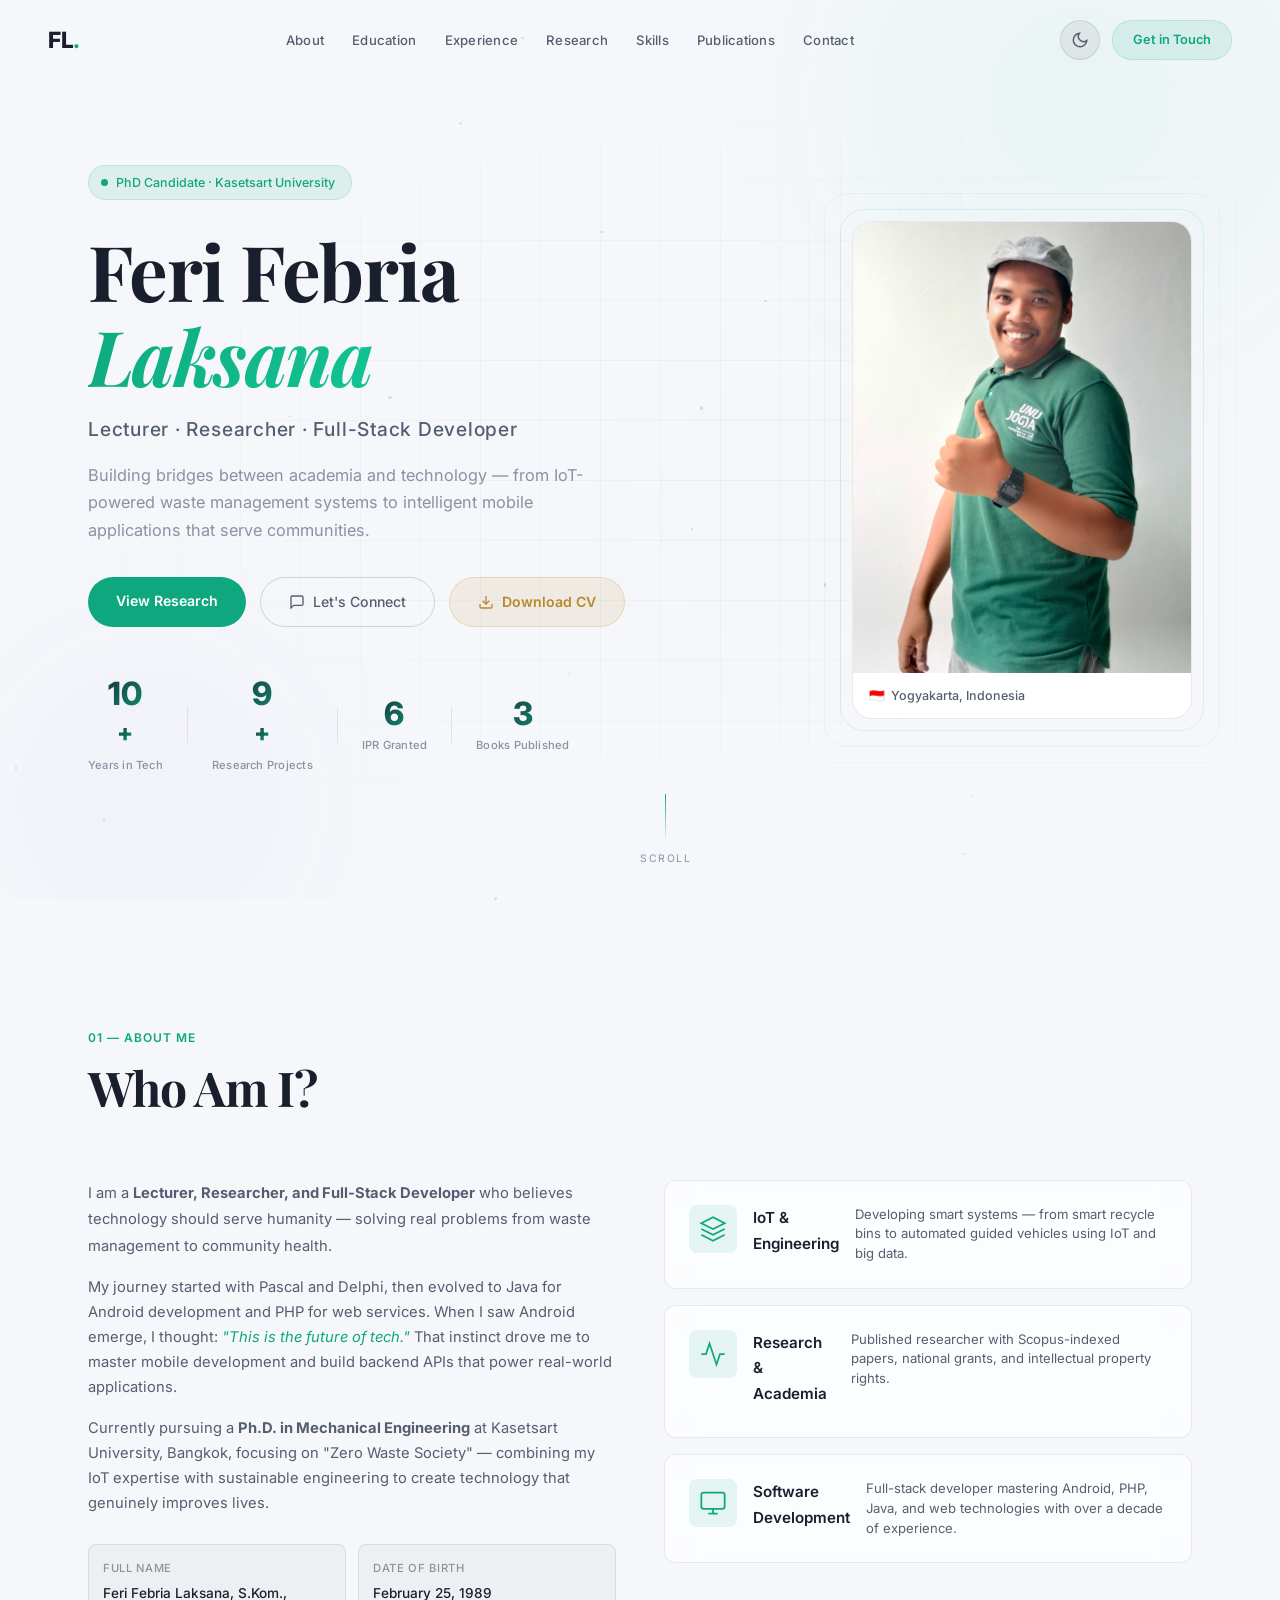
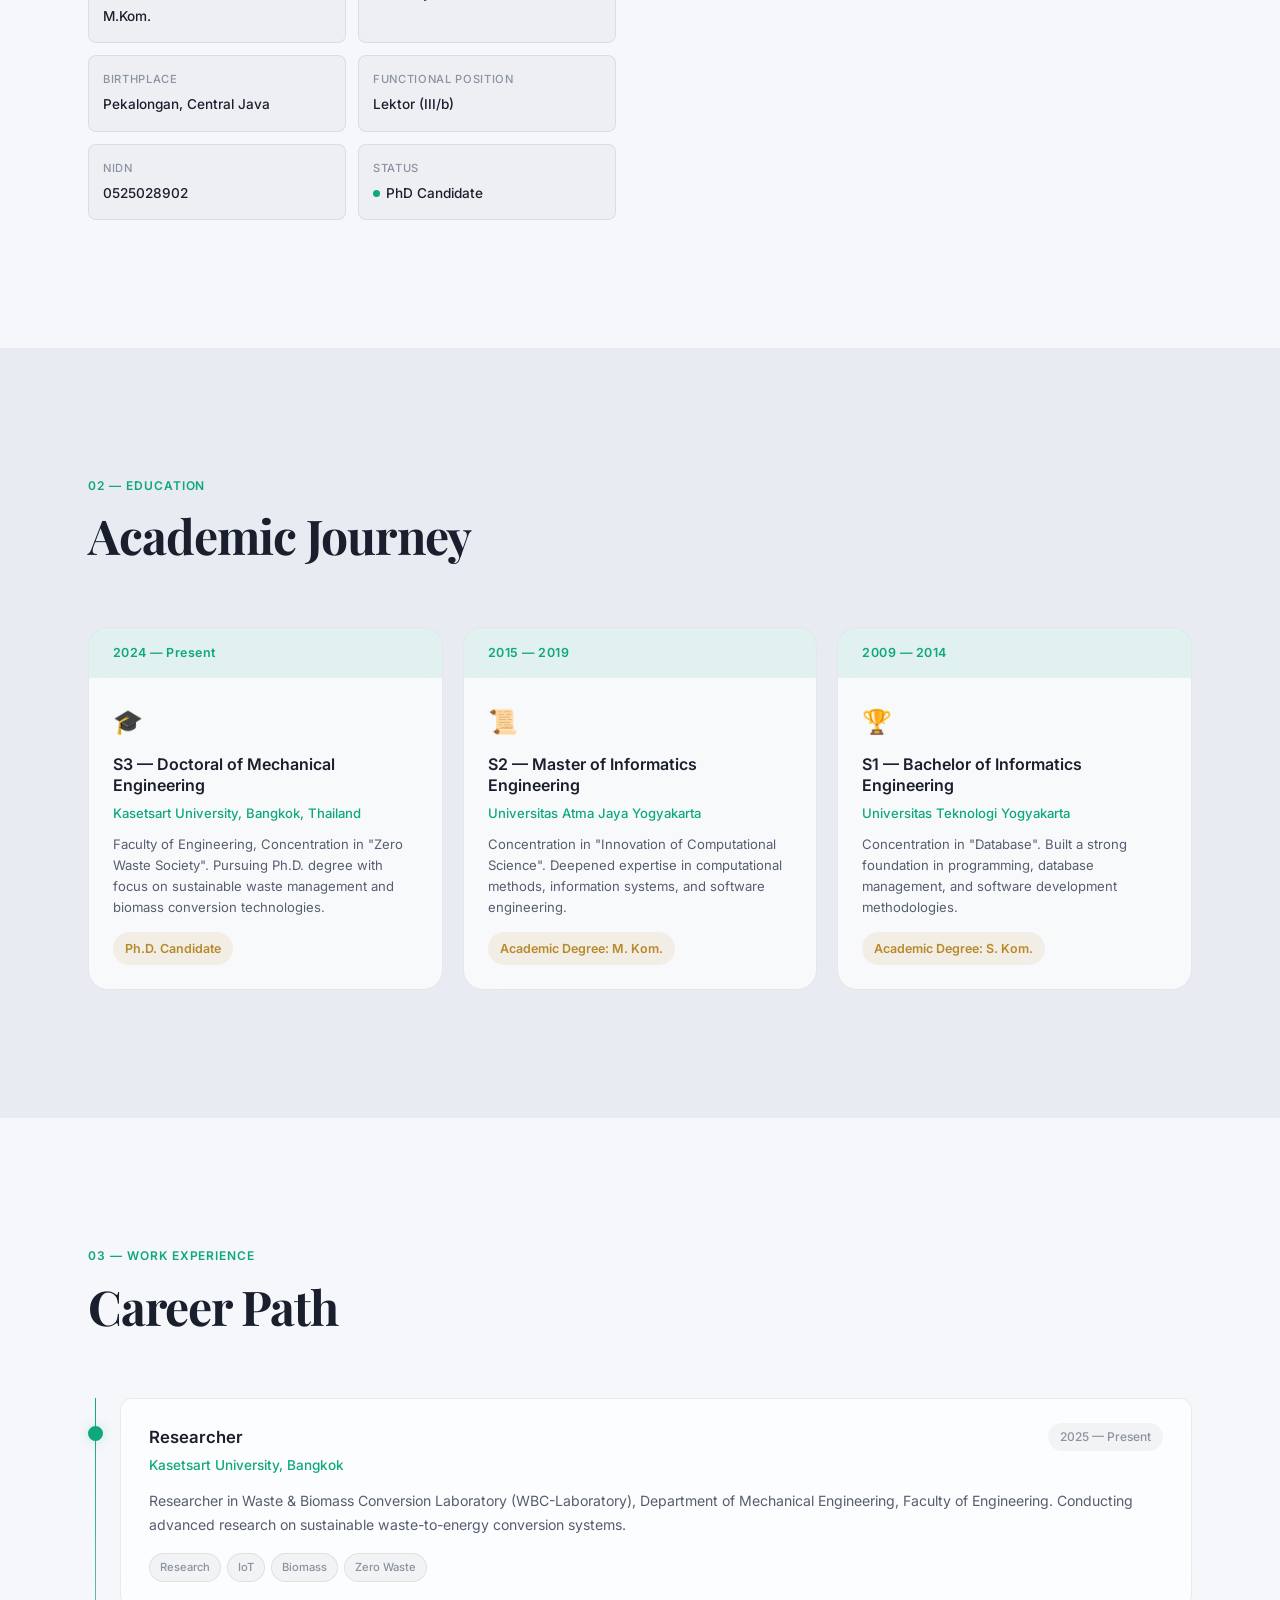
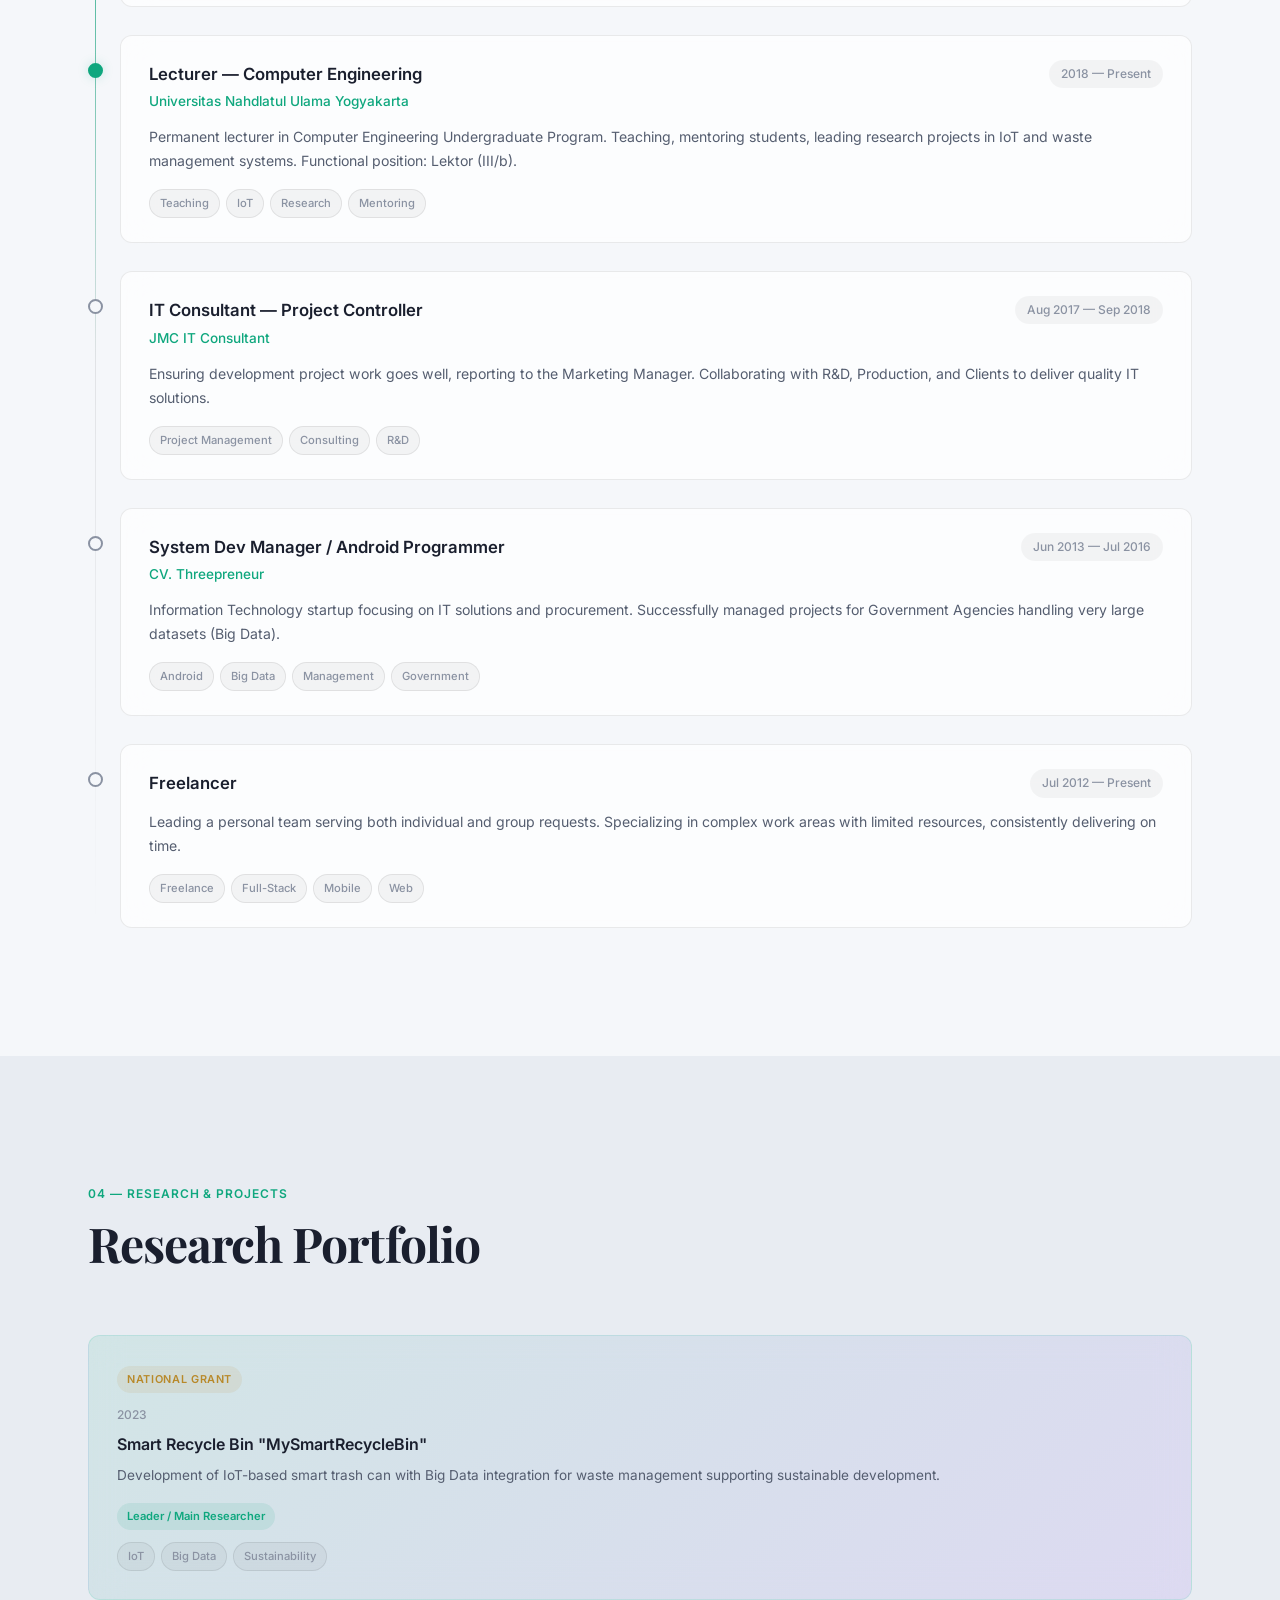
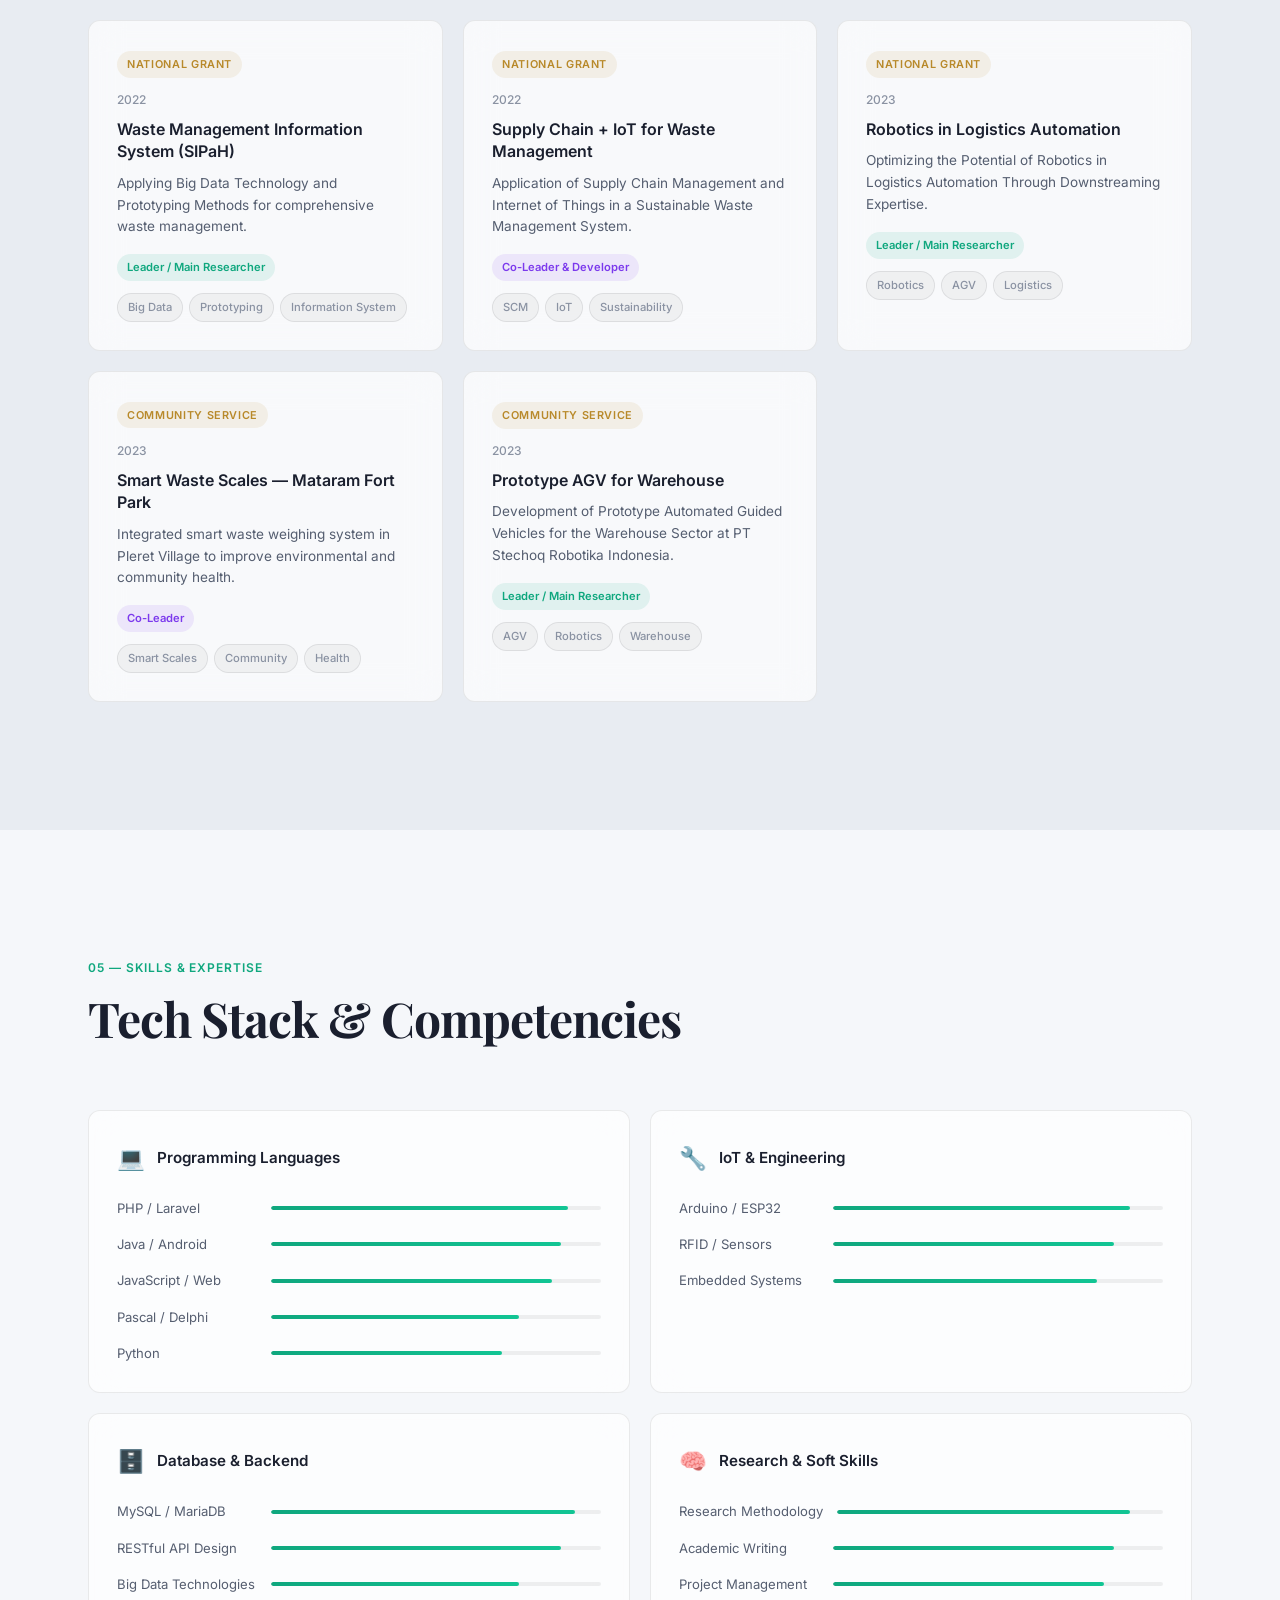
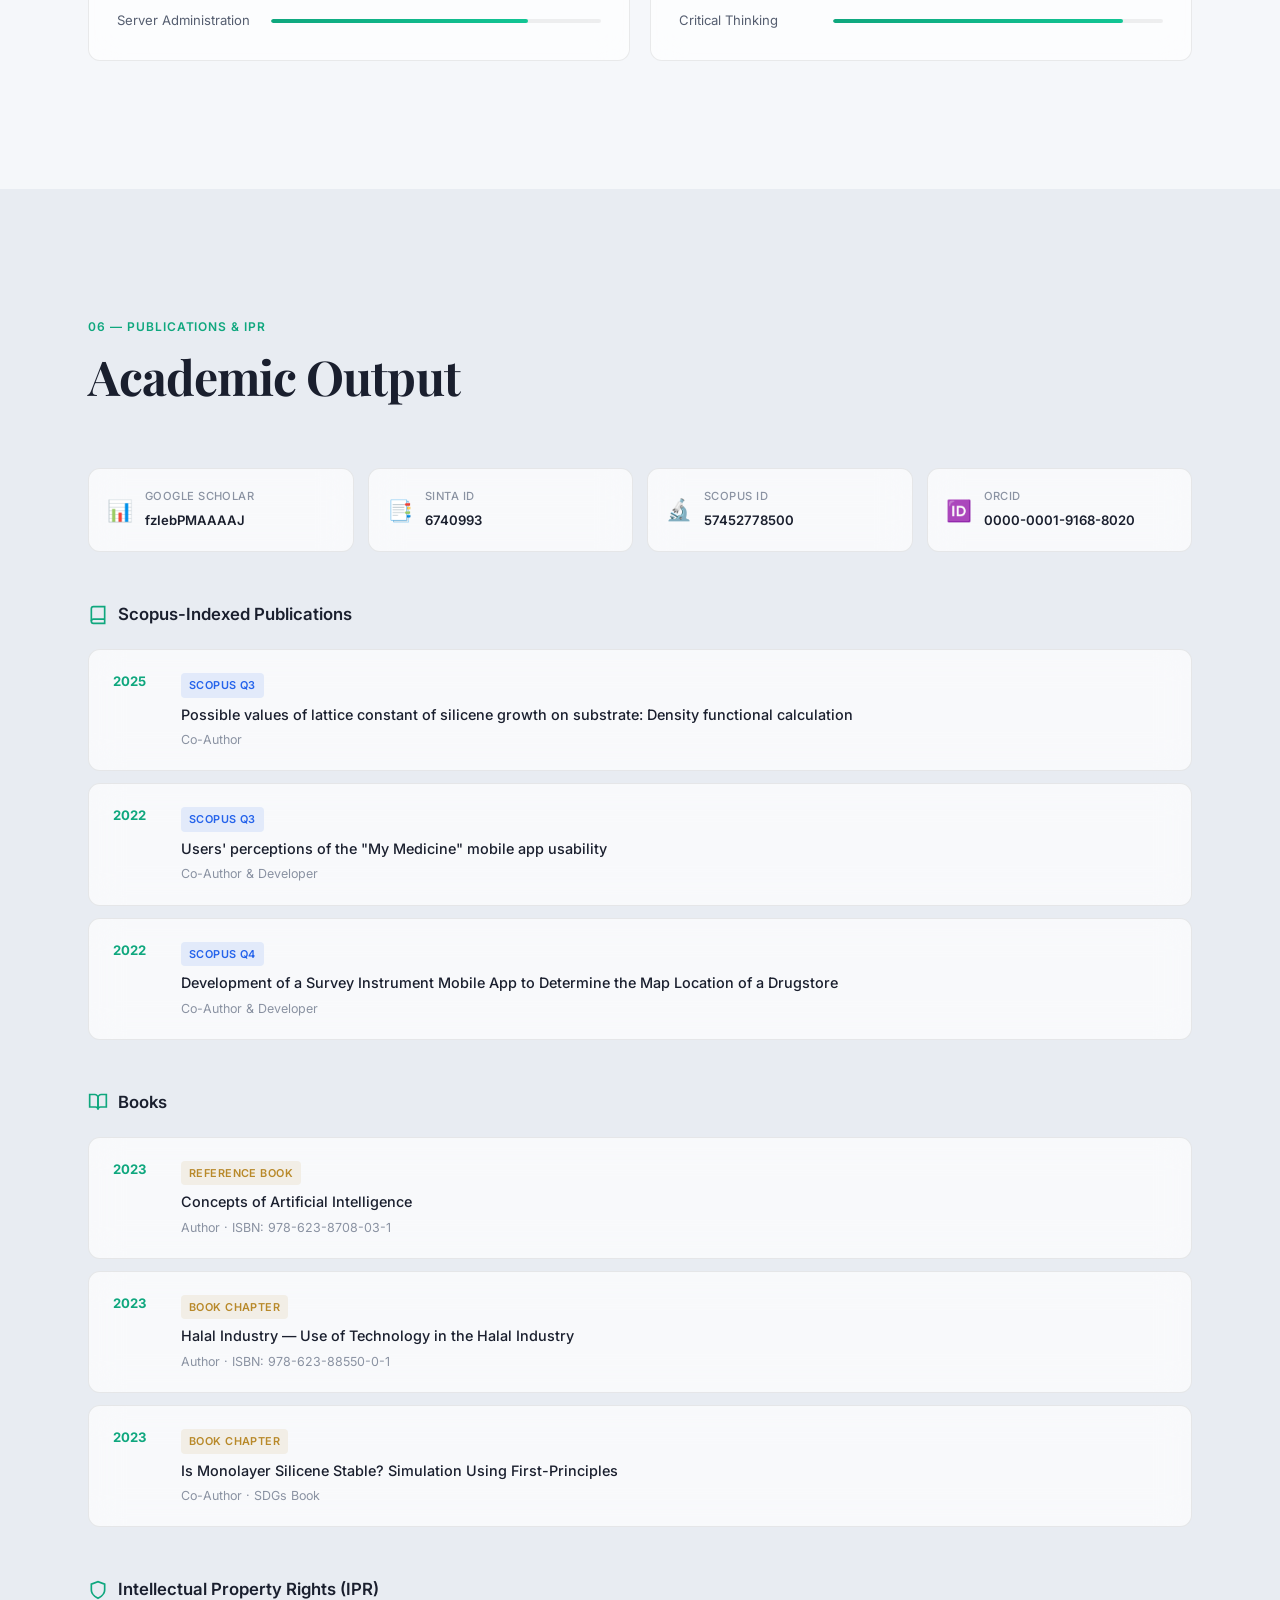
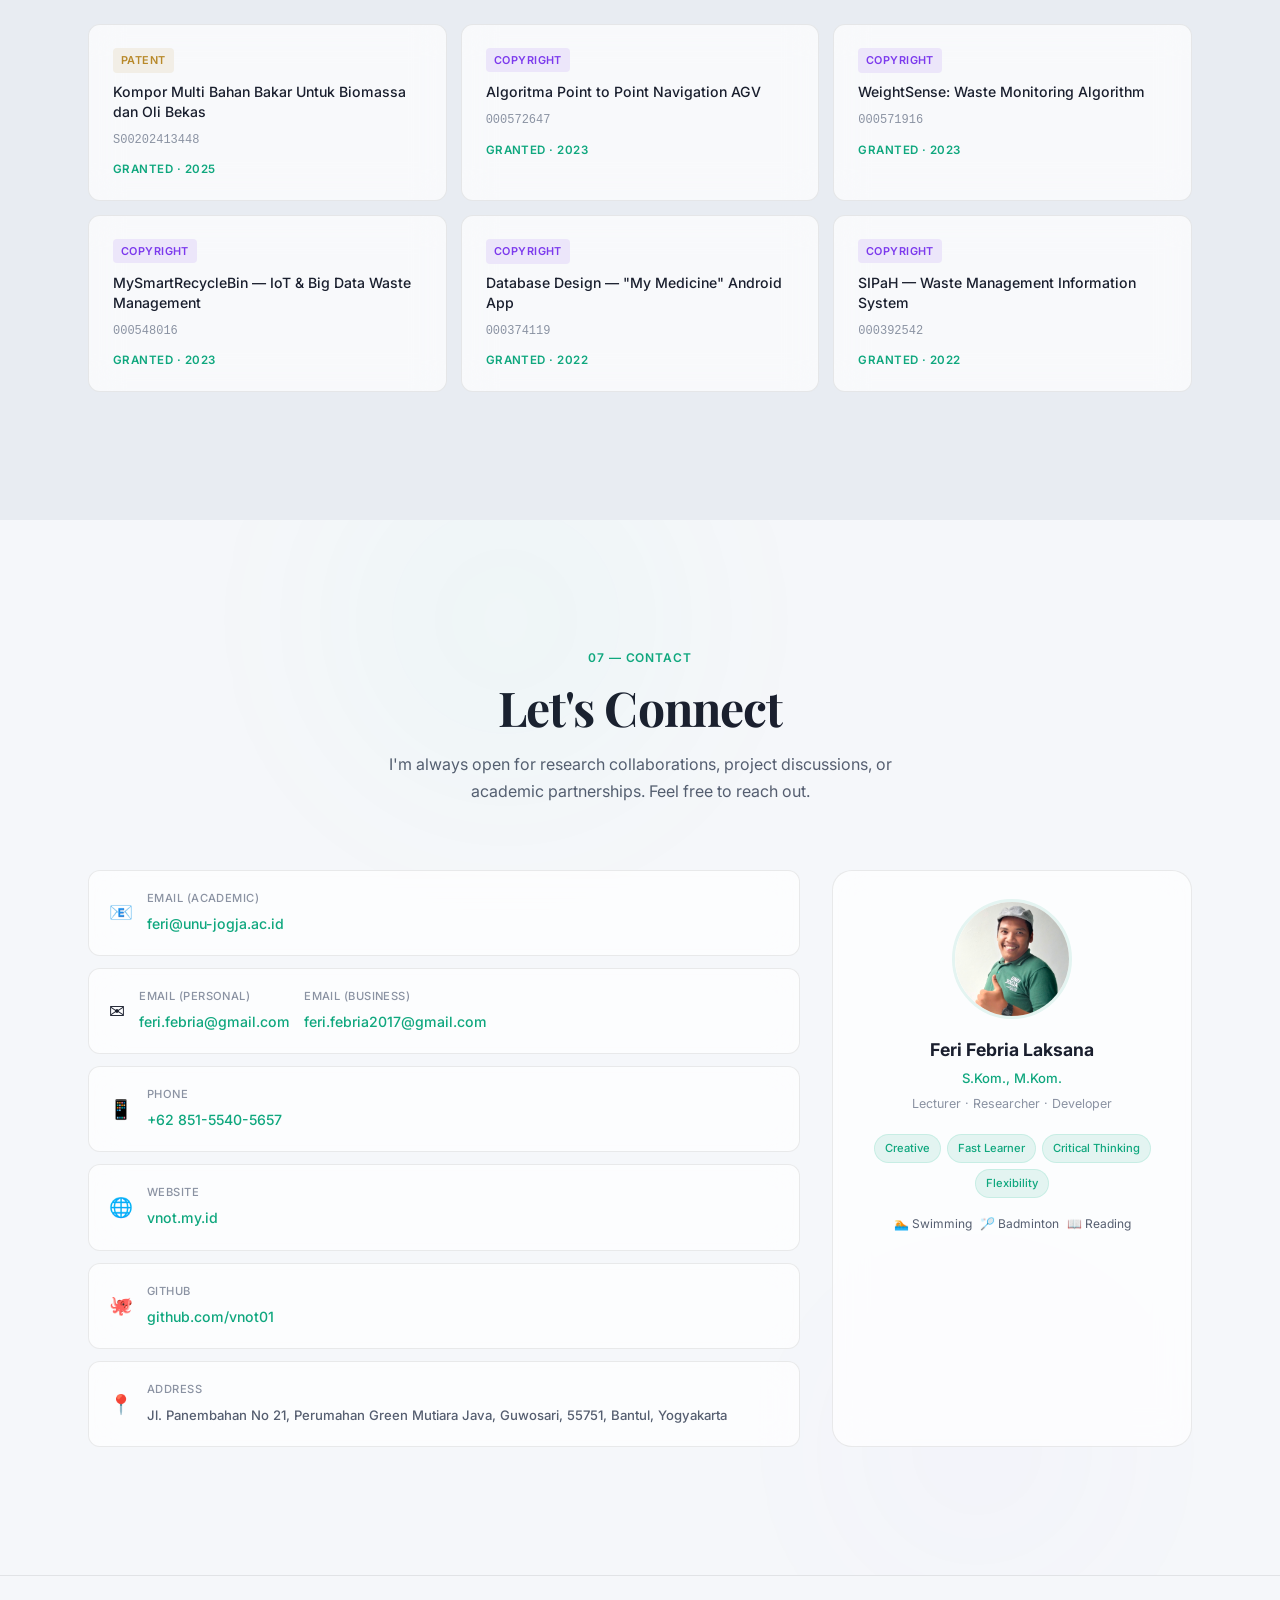
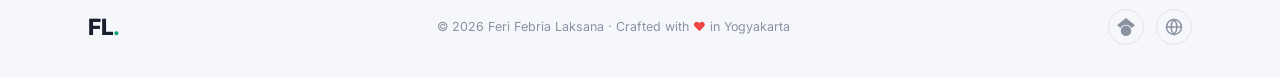
==== commit bdee0771: "Add business email contact information" ====
--- a/v3/index.html
+++ b/v3/index.html
@@ -815,6 +815,10 @@
               <span class="contact-label">Email (Personal)</span>
               <a href="mailto:feri.febria@gmail.com" class="contact-value">feri.febria@gmail.com</a>
             </div>
+            <div>
+              <span class="contact-label">Email (Business)</span>
+              <a href="mailto:feri.febria2017@gmail.com" class="contact-value">feri.febria2017@gmail.com</a>
+            </div>
           </div>
           <div class="contact-item glass">
             <div class="contact-icon">📱</div>
@@ -898,4 +902,4 @@
   <script src="app.js"></script>
 </body>
 
-</html>+</html>
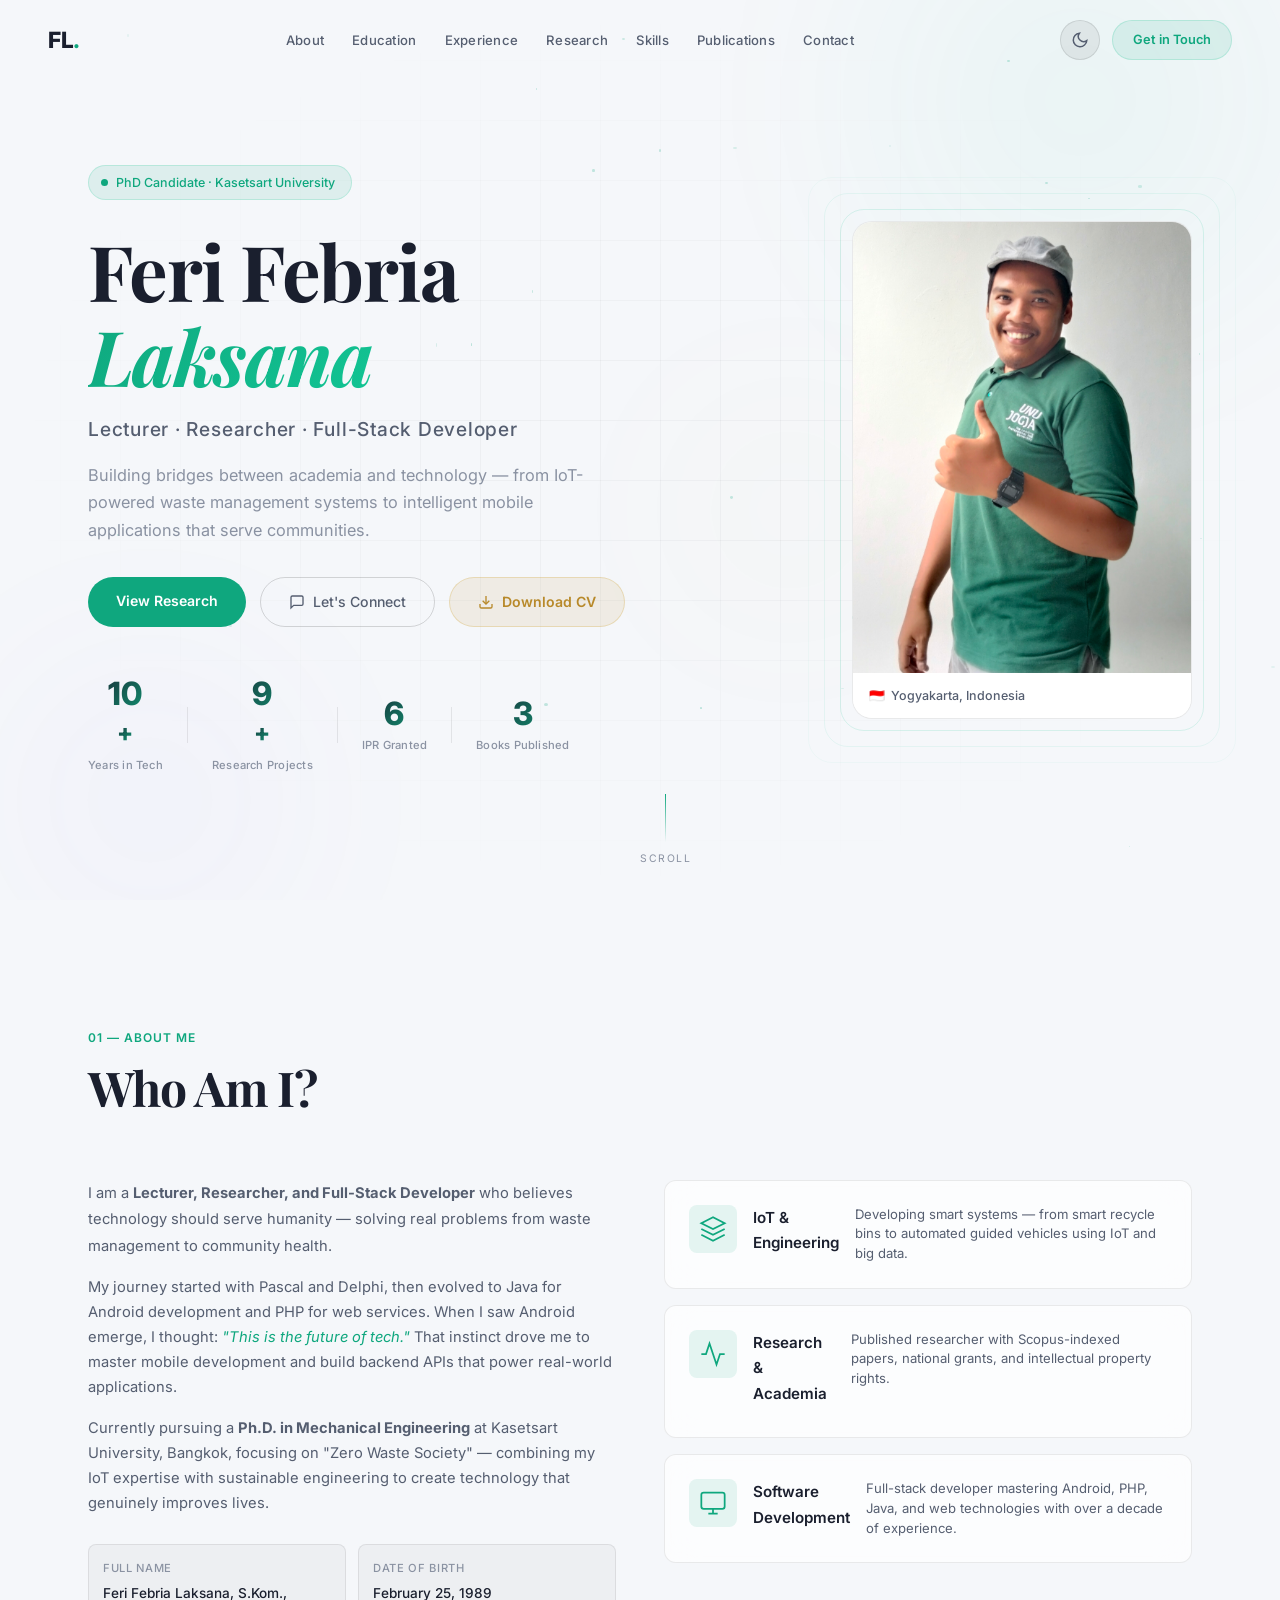
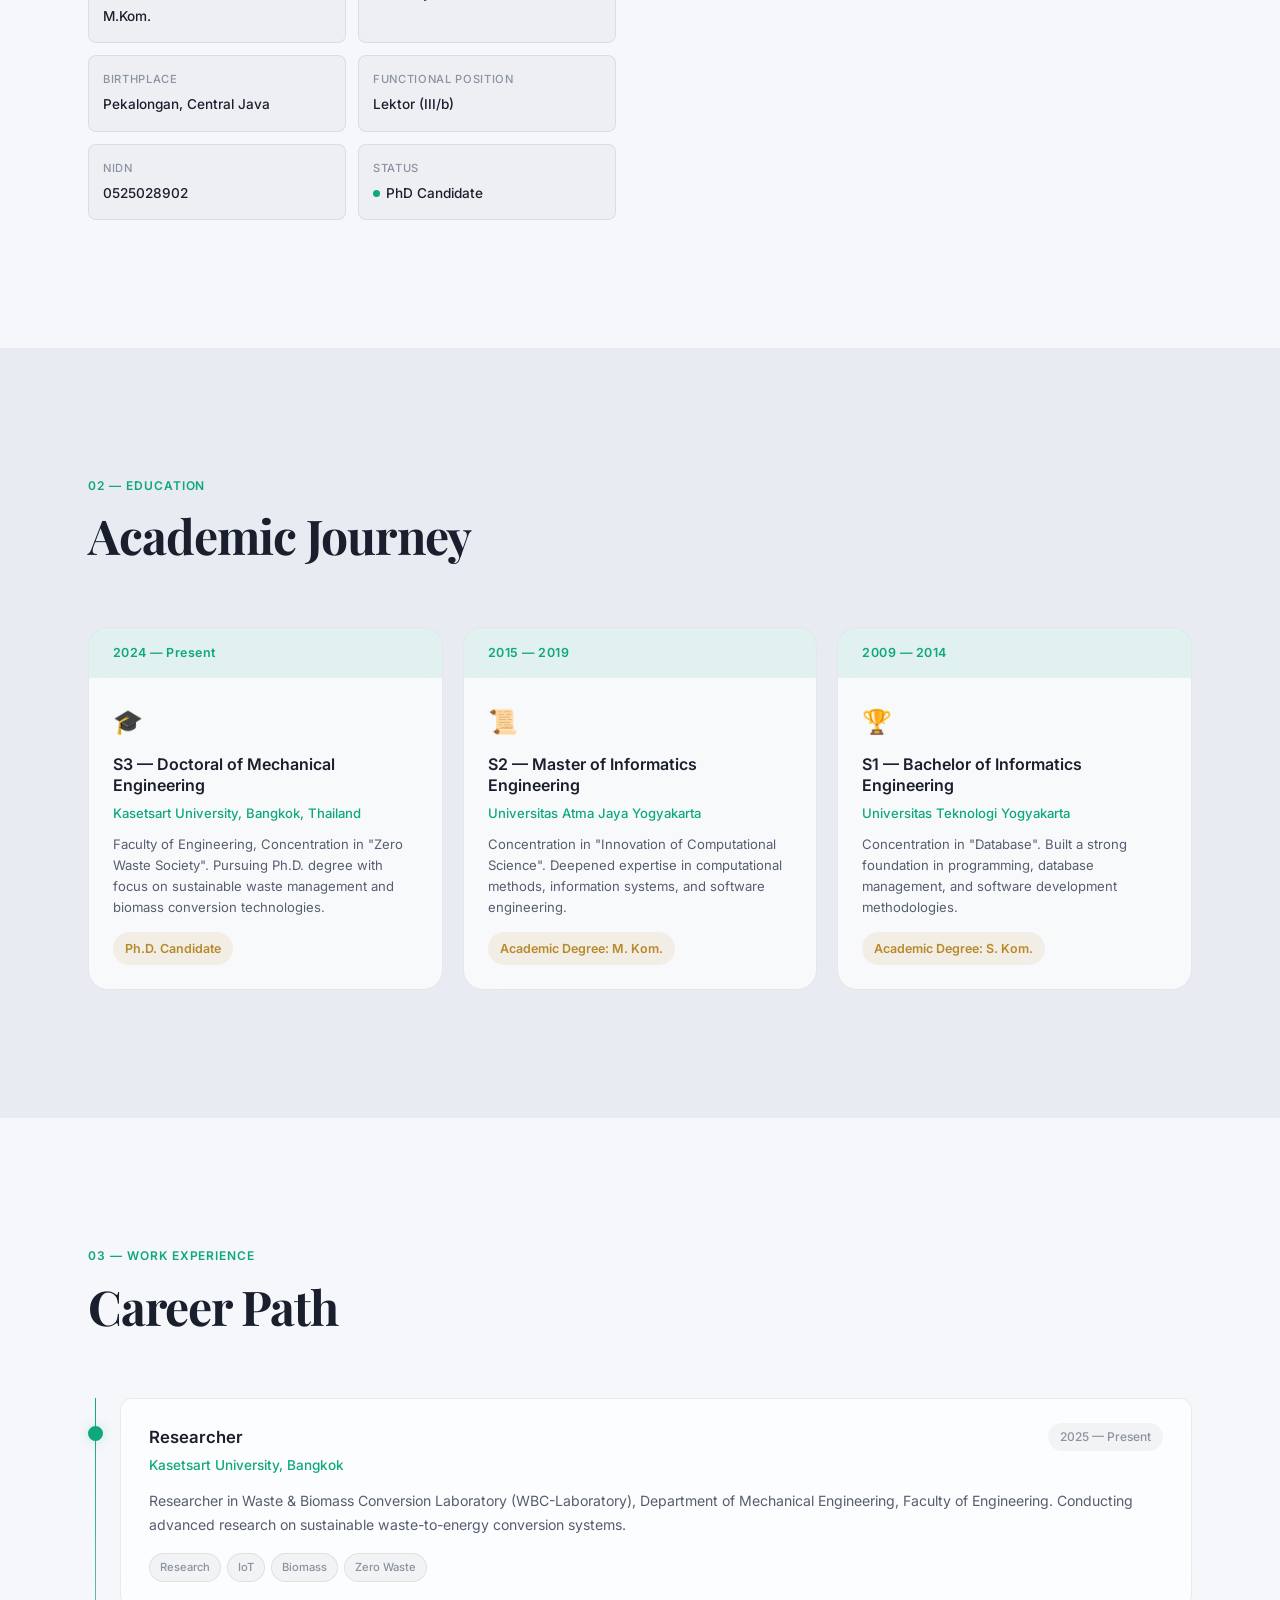
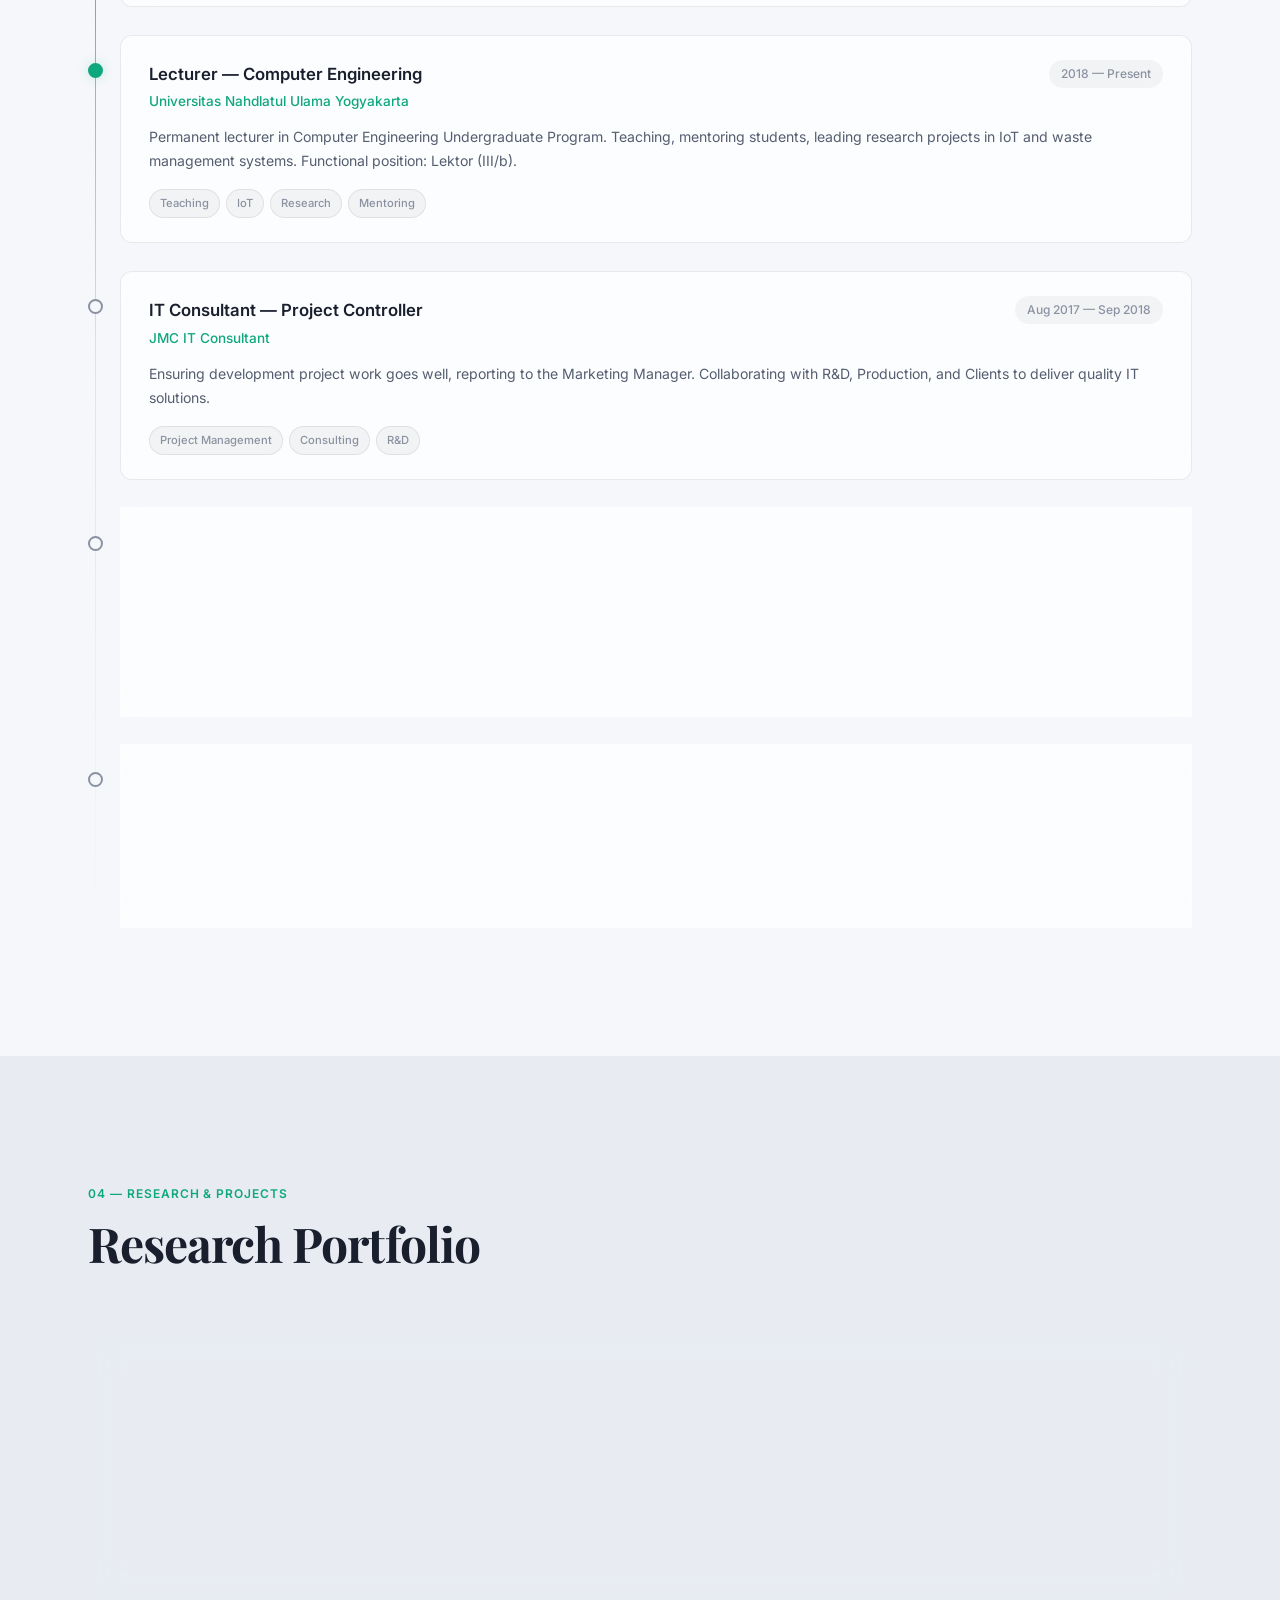
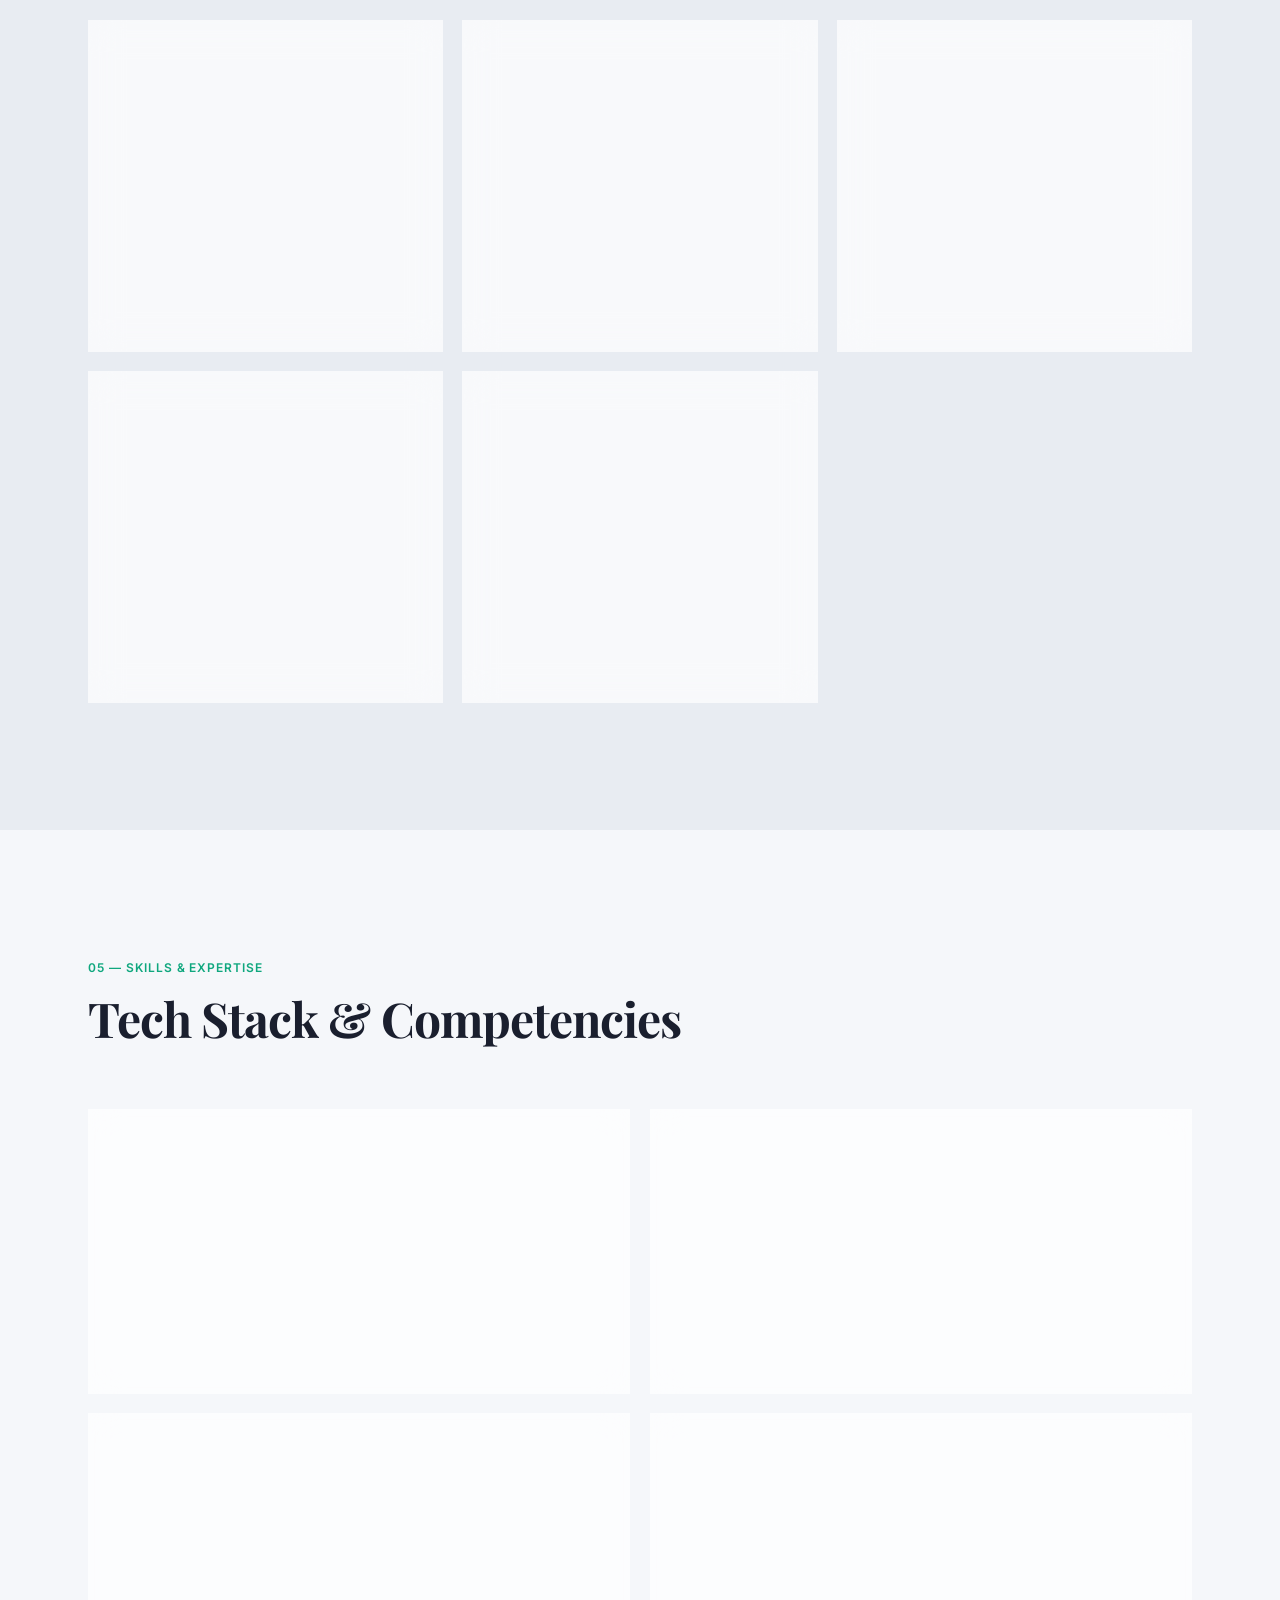
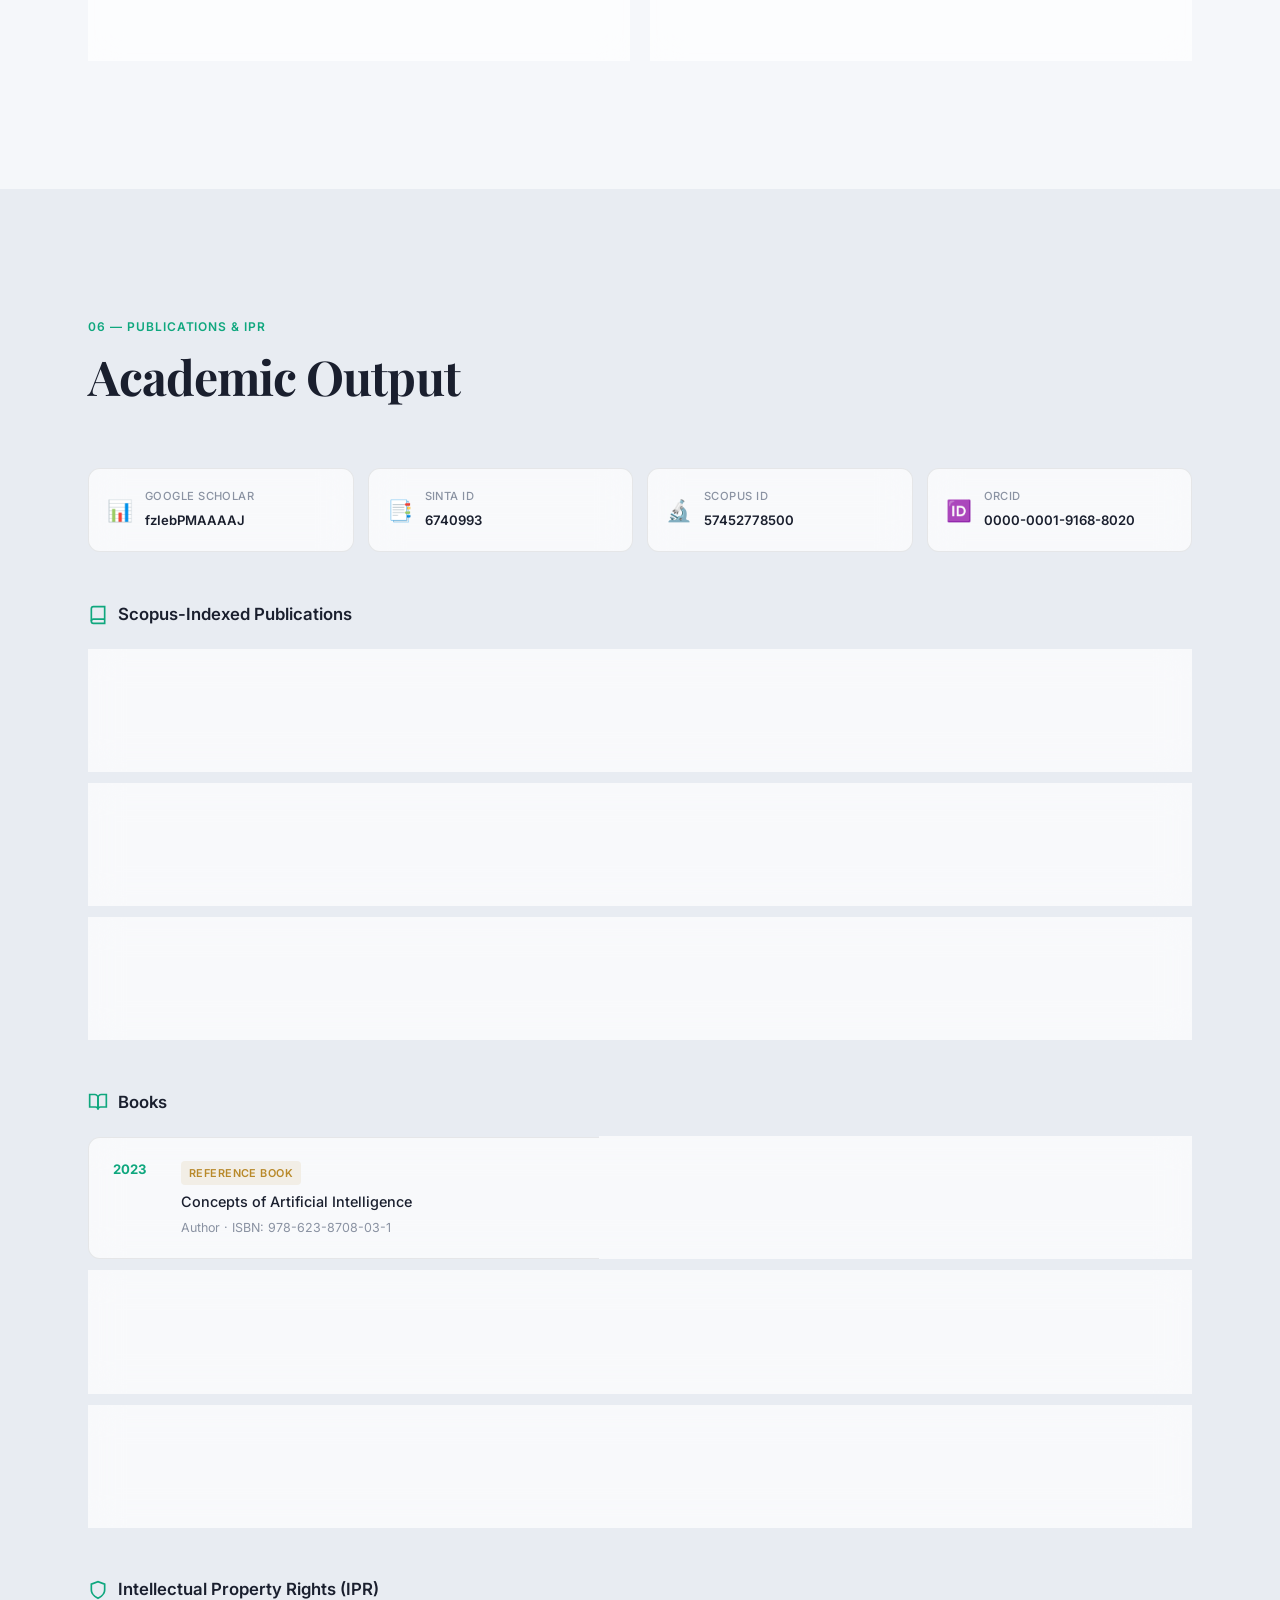
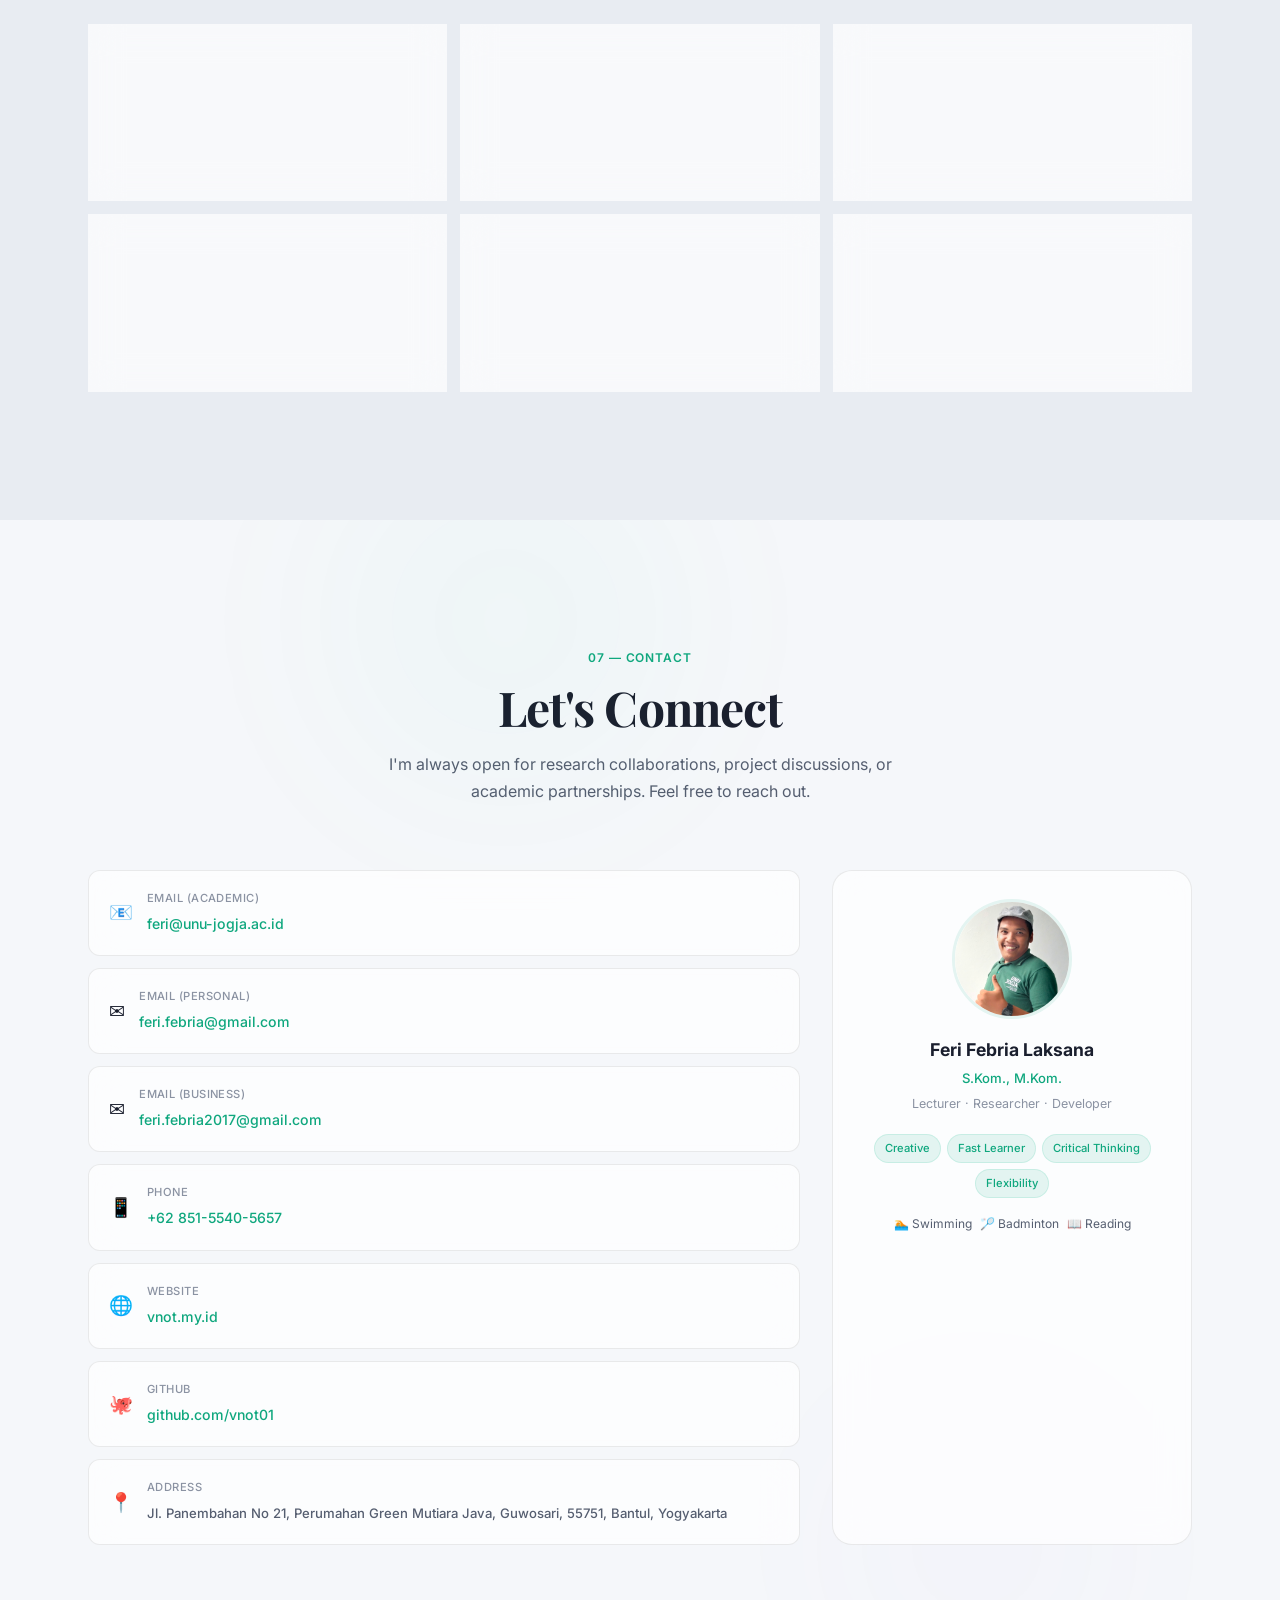
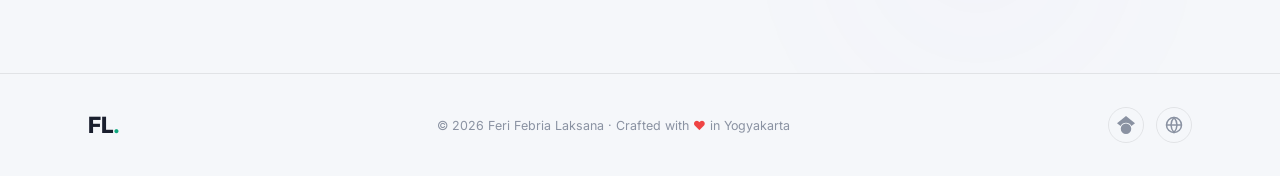
==== commit 26f026d8: "Add business email contact information" ====
--- a/v3/index.html
+++ b/v3/index.html
@@ -815,6 +815,9 @@
               <span class="contact-label">Email (Personal)</span>
               <a href="mailto:feri.febria@gmail.com" class="contact-value">feri.febria@gmail.com</a>
             </div>
+          </div>
+          <div class="contact-item glass">
+            <div class="contact-icon">✉️</div>
             <div>
               <span class="contact-label">Email (Business)</span>
               <a href="mailto:feri.febria2017@gmail.com" class="contact-value">feri.febria2017@gmail.com</a>
